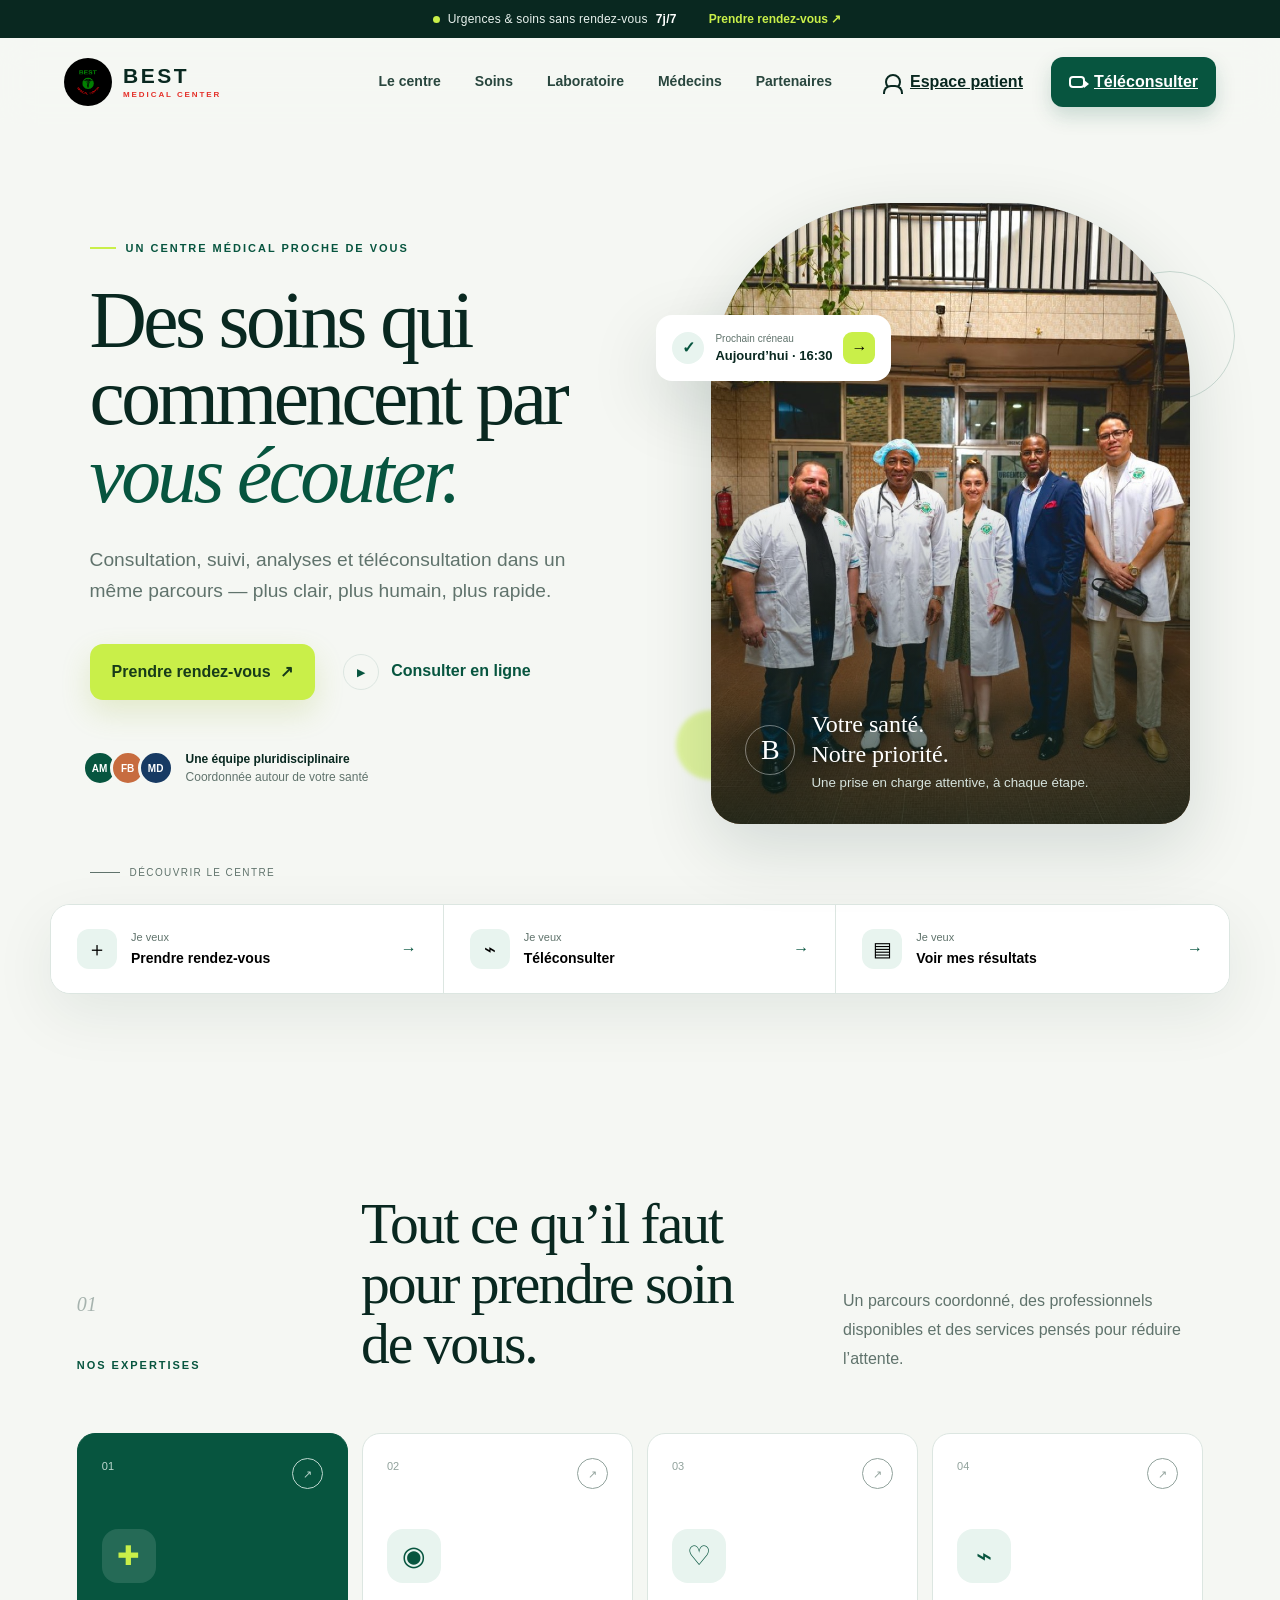
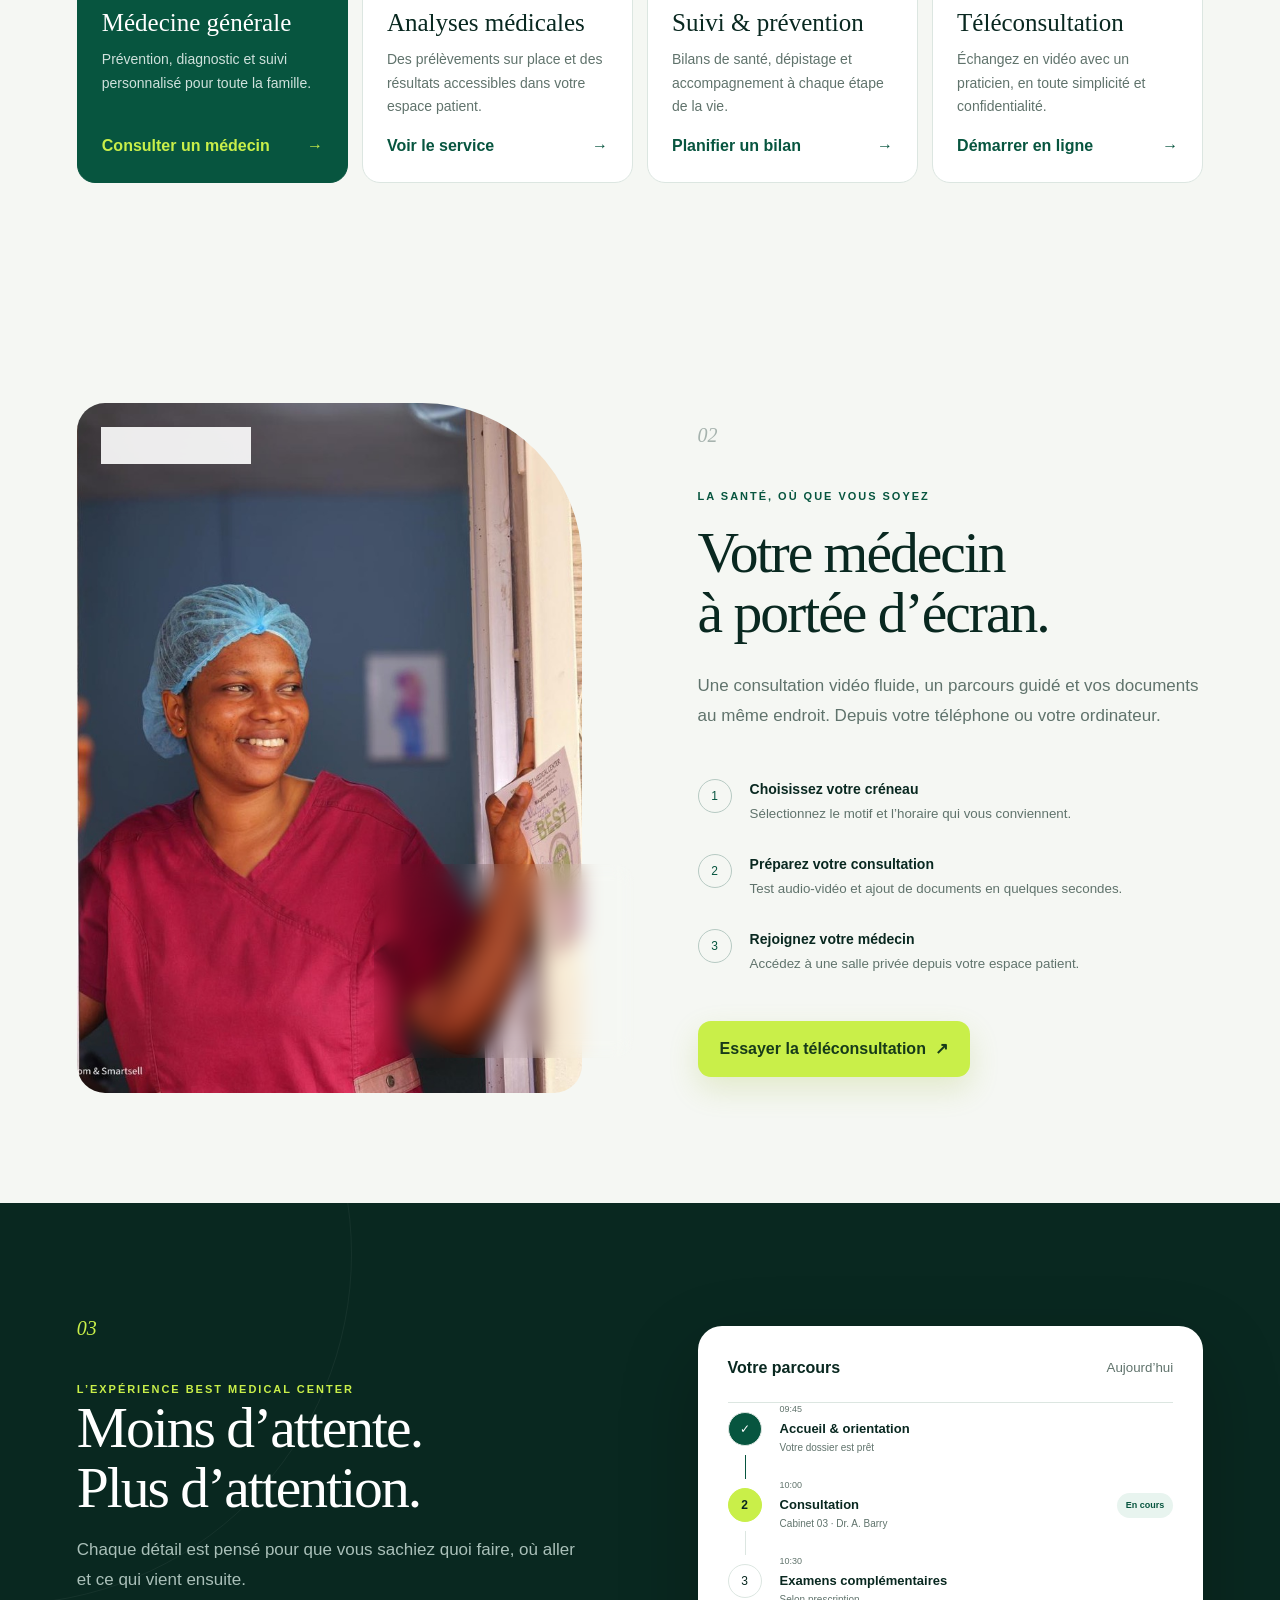
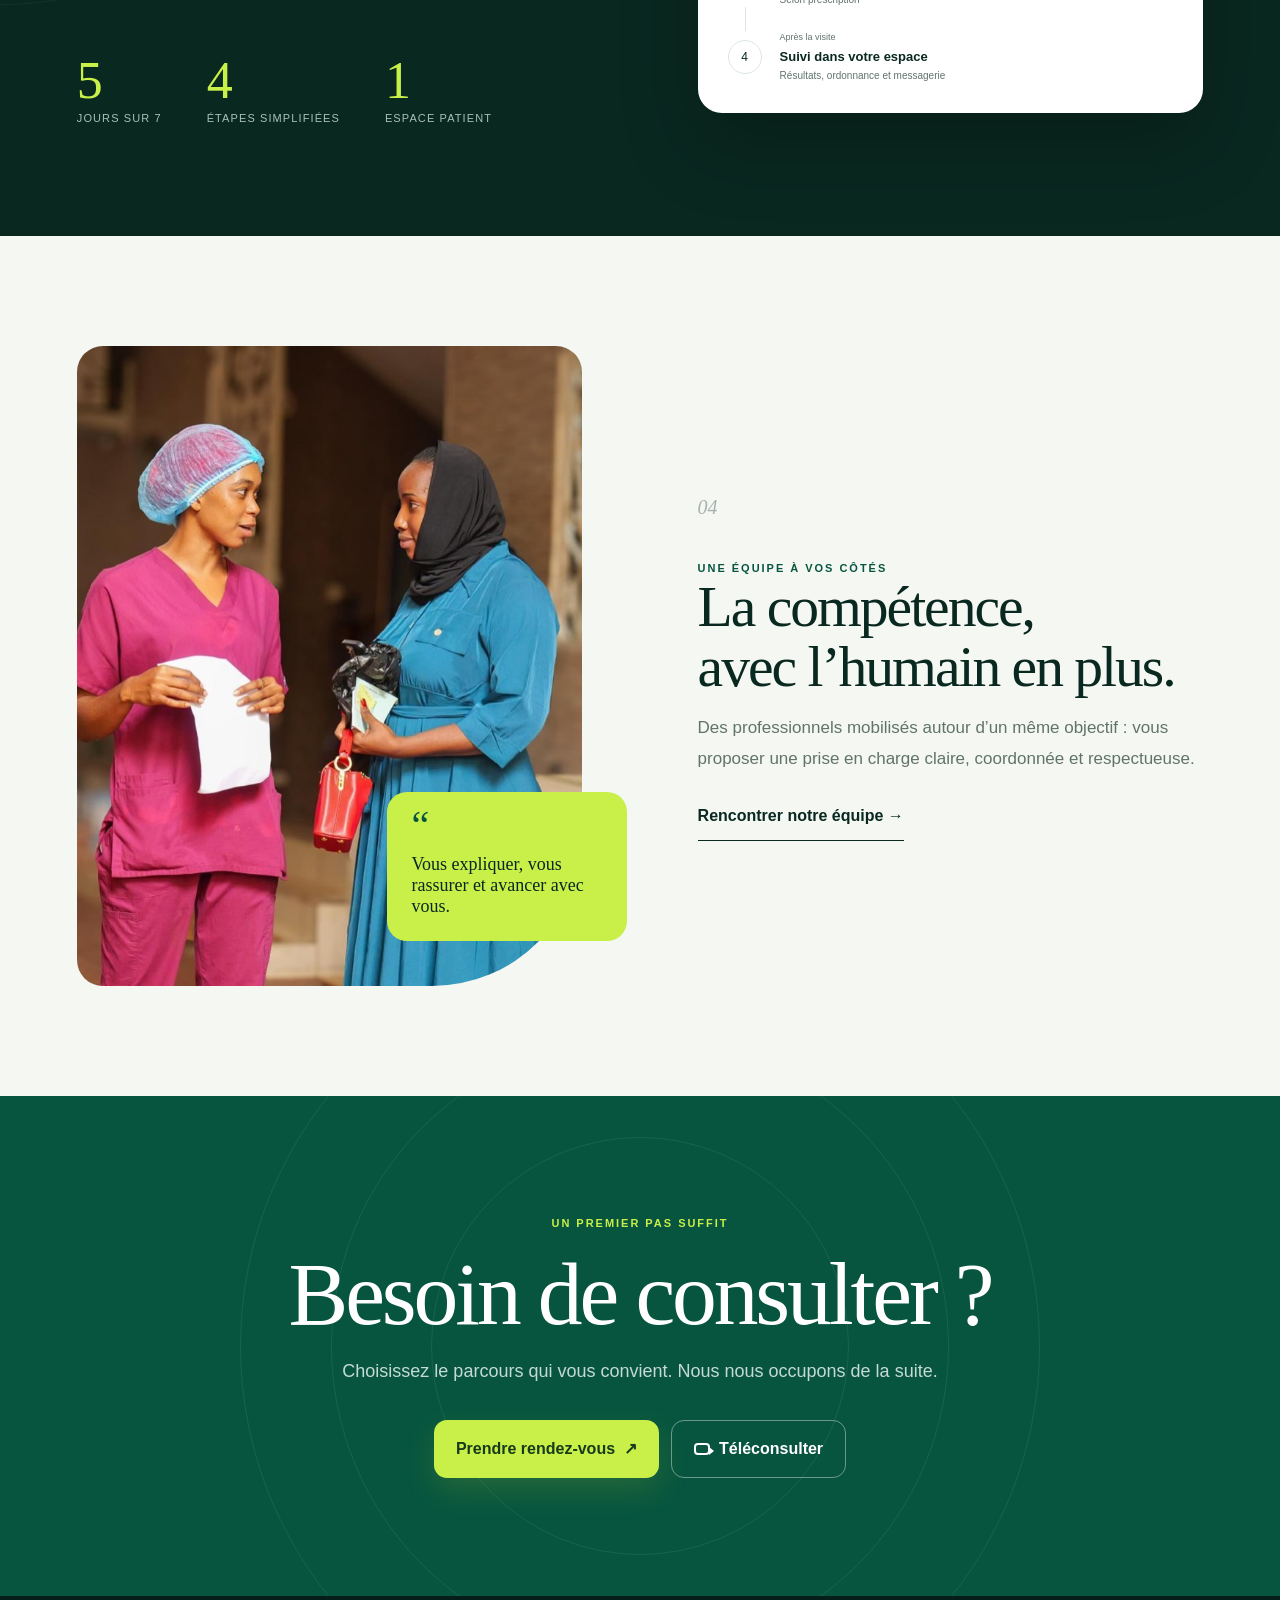
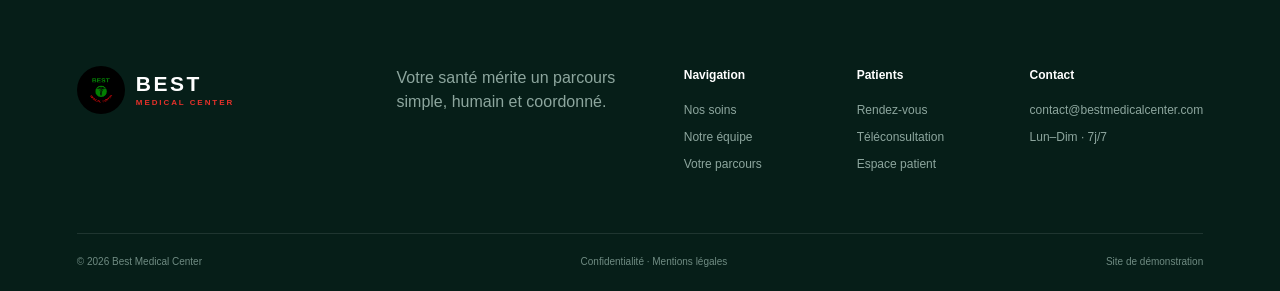
==== index.html @ 88416f6d "Publish complete Best Medical Center portal" ====
<!doctype html>
<html lang="fr">
<head>
  <meta charset="utf-8">
  <meta name="viewport" content="width=device-width,initial-scale=1">
  <meta name="theme-color" content="#07553f">
  <meta name="description" content="Best Medical Center — consultations, analyses médicales et téléconsultation, avec un parcours de soins simple et humain.">
  <title>Best Medical Center — Votre santé, simplement</title>
  <link rel="icon" type="image/svg+xml" href="data:image/svg+xml,%3Csvg xmlns='http://www.w3.org/2000/svg' viewBox='0 0 64 64'%3E%3Crect width='64' height='64' rx='18' fill='%2307553f'/%3E%3Cpath d='M17 16h18c9 0 14 4 14 11 0 4-2 7-6 9 5 2 7 5 7 10 0 8-6 12-16 12H17V16zm11 9v8h7c3 0 5-1 5-4s-2-4-5-4h-7zm0 16v9h8c3 0 5-2 5-5s-2-4-5-4h-8z' fill='white'/%3E%3C/svg%3E">
  <link rel="stylesheet" href="styles.css">
</head>
<body>
  <a class="skip-link" href="#main">Aller au contenu</a>
  <div class="notice-bar"><span class="pulse-dot"></span> Urgences & soins sans rendez-vous <strong>7j/7</strong><button class="notice-link" data-action="appointment">Prendre rendez-vous <span>↗</span></button></div>

  <header class="site-header" id="header">
    <a class="brand" href="#accueil" aria-label="Best Medical Center, accueil">
      <span class="brand-logo"><img src="logo.png" alt="Logo Best Medical Center" width="56" height="56"></span>
      <span><strong>BEST</strong><small>MEDICAL CENTER</small></span>
    </a>
    <nav class="desktop-nav" aria-label="Navigation principale">
      <a href="centre.html">Le centre</a><a href="services.html">Soins</a><a href="laboratoire.html">Laboratoire</a><a href="medecins.html">Médecins</a><a href="partenaires.html">Partenaires</a>
    </nav>
    <div class="header-actions">
      <a class="btn btn-ghost desktop-only" href="patient.html"><span class="icon-user"></span>Espace patient</a>
      <a class="btn btn-primary" href="teleconsultation.html"><span class="video-icon"></span>Téléconsulter</a>
      <button class="menu-toggle" aria-label="Ouvrir le menu" aria-expanded="false"><i></i><i></i></button>
    </div>
    <div class="mobile-menu" aria-hidden="true">
      <a href="centre.html">Le centre</a><a href="services.html">Soins</a><a href="laboratoire.html">Laboratoire</a><a href="medecins.html">Médecins</a><a href="partenaires.html">Partenaires</a>
      <a class="btn btn-ghost" href="patient.html">Espace patient</a>
    </div>
  </header>

  <main id="main">
    <section class="hero" id="accueil">
      <div class="hero-copy reveal">
        <div class="eyebrow"><span></span> Un centre médical proche de vous</div>
        <h1>Des soins qui commencent par <em>vous écouter.</em></h1>
        <p class="hero-lede">Consultation, suivi, analyses et téléconsultation dans un même parcours — plus clair, plus humain, plus rapide.</p>
        <div class="hero-actions">
          <button class="btn btn-accent btn-large" data-action="appointment">Prendre rendez-vous <span>↗</span></button>
          <button class="text-link" data-action="teleconsult"><span class="play">▶</span> Consulter en ligne</button>
        </div>
        <div class="trust-row">
          <div class="avatars"><span>AM</span><span>FB</span><span>MD</span></div>
          <p><strong>Une équipe pluridisciplinaire</strong><br><span>Coordonnée autour de votre santé</span></p>
        </div>
      </div>
      <div class="hero-visual reveal delay-1">
        <div class="hero-photo-wrap">
          <img src="equipe-medicale.jpg" alt="L’équipe médicale de Best Medical Center" width="810" height="1080">
          <div class="photo-scrim"></div>
          <div class="hero-caption"><span class="caption-mark">B</span><p><strong>Votre santé.<br>Notre priorité.</strong><small>Une prise en charge attentive, à chaque étape.</small></p></div>
        </div>
        <div class="availability-card floating-card">
          <span class="status-icon">✓</span><div><small>Prochain créneau</small><strong>Aujourd’hui · 16:30</strong></div><button data-action="appointment" aria-label="Réserver le prochain créneau">→</button>
        </div>
        <div class="orbit orbit-a"></div><div class="orbit orbit-b"></div>
      </div>
      <div class="scroll-cue"><span></span>Découvrir le centre</div>
    </section>

    <section class="quick-access" aria-label="Accès rapides">
      <button data-action="appointment"><span class="qa-icon">＋</span><span><small>Je veux</small><strong>Prendre rendez-vous</strong></span><b>→</b></button>
      <button data-action="teleconsult"><span class="qa-icon">⌁</span><span><small>Je veux</small><strong>Téléconsulter</strong></span><b>→</b></button>
      <button data-action="dashboard"><span class="qa-icon">▤</span><span><small>Je veux</small><strong>Voir mes résultats</strong></span><b>→</b></button>
    </section>

    <section class="care-section section" id="expertises">
      <div class="section-heading reveal">
        <div><span class="section-index">01</span><p class="kicker">Nos expertises</p></div>
        <h2>Tout ce qu’il faut<br>pour prendre soin de vous.</h2>
        <p>Un parcours coordonné, des professionnels disponibles et des services pensés pour réduire l’attente.</p>
      </div>
      <div class="service-grid">
        <article class="service-card service-featured reveal">
          <div class="service-top"><span>01</span><i>↗</i></div><div class="service-icon">✚</div>
          <h3>Médecine générale</h3><p>Prévention, diagnostic et suivi personnalisé pour toute la famille.</p><button data-action="appointment">Consulter un médecin <span>→</span></button>
        </article>
        <article class="service-card reveal delay-1"><div class="service-top"><span>02</span><i>↗</i></div><div class="service-icon">◉</div><h3>Analyses médicales</h3><p>Des prélèvements sur place et des résultats accessibles dans votre espace patient.</p><button data-action="dashboard">Voir le service <span>→</span></button></article>
        <article class="service-card reveal delay-2"><div class="service-top"><span>03</span><i>↗</i></div><div class="service-icon">♡</div><h3>Suivi & prévention</h3><p>Bilans de santé, dépistage et accompagnement à chaque étape de la vie.</p><button data-action="appointment">Planifier un bilan <span>→</span></button></article>
        <article class="service-card reveal delay-3"><div class="service-top"><span>04</span><i>↗</i></div><div class="service-icon">⌁</div><h3>Téléconsultation</h3><p>Échangez en vidéo avec un praticien, en toute simplicité et confidentialité.</p><button data-action="teleconsult">Démarrer en ligne <span>→</span></button></article>
      </div>
    </section>

    <section class="tele-section section" id="teleconsultation">
      <div class="tele-visual reveal">
        <div class="tele-photo"><img src="accueil-soignante.jpg" alt="Professionnelle de santé de Best Medical Center" loading="lazy"><span class="secure-pill">● Connexion sécurisée</span></div>
        <div class="call-ui">
          <div><span></span><b>Dr. A. Barry</b><small>Médecine générale</small></div>
          <p class="call-time">12:08</p>
          <div class="call-actions"><i>⌁</i><i>◉</i><i class="hangup">×</i></div>
        </div>
      </div>
      <div class="tele-copy reveal delay-1">
        <span class="section-index">02</span><p class="kicker">La santé, où que vous soyez</p>
        <h2>Votre médecin<br>à portée d’écran.</h2>
        <p>Une consultation vidéo fluide, un parcours guidé et vos documents au même endroit. Depuis votre téléphone ou votre ordinateur.</p>
        <ol class="steps">
          <li><span>1</span><div><strong>Choisissez votre créneau</strong><small>Sélectionnez le motif et l’horaire qui vous conviennent.</small></div></li>
          <li><span>2</span><div><strong>Préparez votre consultation</strong><small>Test audio-vidéo et ajout de documents en quelques secondes.</small></div></li>
          <li><span>3</span><div><strong>Rejoignez votre médecin</strong><small>Accédez à une salle privée depuis votre espace patient.</small></div></li>
        </ol>
        <button class="btn btn-accent btn-large" data-action="teleconsult">Essayer la téléconsultation <span>↗</span></button>
      </div>
    </section>

    <section class="experience section" id="parcours">
      <div class="experience-copy reveal">
        <span class="section-index light">03</span><p class="kicker light">L’expérience Best Medical Center</p>
        <h2>Moins d’attente.<br>Plus d’attention.</h2>
        <p>Chaque détail est pensé pour que vous sachiez quoi faire, où aller et ce qui vient ensuite.</p>
        <div class="stats"><div><strong data-count="7">0</strong><span>jours sur 7</span></div><div><strong data-count="4">0</strong><span>étapes simplifiées</span></div><div><strong data-count="1">0</strong><span>espace patient</span></div></div>
      </div>
      <div class="journey-card reveal delay-1">
        <div class="journey-head"><span>Votre parcours</span><small>Aujourd’hui</small></div>
        <div class="journey-item done"><i>✓</i><div><small>09:45</small><strong>Accueil & orientation</strong><p>Votre dossier est prêt</p></div></div>
        <div class="journey-line"></div>
        <div class="journey-item current"><i>2</i><div><small>10:00</small><strong>Consultation</strong><p>Cabinet 03 · Dr. A. Barry</p></div><b>En cours</b></div>
        <div class="journey-line muted"></div>
        <div class="journey-item"><i>3</i><div><small>10:30</small><strong>Examens complémentaires</strong><p>Selon prescription</p></div></div>
        <div class="journey-line muted"></div>
        <div class="journey-item"><i>4</i><div><small>Après la visite</small><strong>Suivi dans votre espace</strong><p>Résultats, ordonnance et messagerie</p></div></div>
      </div>
    </section>

    <section class="team-section section" id="equipe">
      <div class="team-image reveal"><img src="accompagnement-patiente.jpg" alt="Accompagnement d’une patiente par l’équipe soignante" loading="lazy"><div class="quote-card"><span>“</span><p>Vous expliquer, vous rassurer et avancer avec vous.</p></div></div>
      <div class="team-copy reveal delay-1"><span class="section-index">04</span><p class="kicker">Une équipe à vos côtés</p><h2>La compétence,<br>avec l’humain en plus.</h2><p>Des professionnels mobilisés autour d’un même objectif : vous proposer une prise en charge claire, coordonnée et respectueuse.</p><button class="text-link dark" data-action="appointment">Rencontrer notre équipe <span>→</span></button></div>
    </section>

    <section class="cta-section section" id="contact">
      <div class="cta-orb"></div>
      <div class="cta-content reveal"><p class="kicker light">Un premier pas suffit</p><h2>Besoin de consulter ?</h2><p>Choisissez le parcours qui vous convient. Nous nous occupons de la suite.</p><div><button class="btn btn-accent btn-large" data-action="appointment">Prendre rendez-vous <span>↗</span></button><button class="btn btn-outline-light btn-large" data-action="teleconsult"><span class="video-icon"></span>Téléconsulter</button></div></div>
    </section>
  </main>

  <footer>
    <div class="footer-main"><a class="brand footer-brand" href="#accueil"><span class="brand-logo"><img src="logo.png" alt="" width="56" height="56"></span><span><strong>BEST</strong><small>MEDICAL CENTER</small></span></a><p>Votre santé mérite un parcours simple, humain et coordonné.</p><div class="footer-links"><div><strong>Navigation</strong><a href="#expertises">Nos soins</a><a href="#equipe">Notre équipe</a><a href="#parcours">Votre parcours</a></div><div><strong>Patients</strong><button data-action="appointment">Rendez-vous</button><button data-action="teleconsult">Téléconsultation</button><button data-action="dashboard">Espace patient</button></div><div><strong>Contact</strong><a href="mailto:contact@bestmedicalcenter.com">contact@bestmedicalcenter.com</a><span>Lun–Dim · 7j/7</span></div></div></div>
    <div class="footer-bottom"><span>© 2026 Best Medical Center</span><span>Confidentialité · Mentions légales</span><span>Site de démonstration</span></div>
  </footer>

  <div class="modal" id="appointmentModal" role="dialog" aria-modal="true" aria-labelledby="appointmentTitle" hidden>
    <div class="modal-backdrop" data-close></div><div class="modal-panel appointment-panel"><button class="modal-close" data-close aria-label="Fermer">×</button><div class="modal-progress"><span class="active"></span><span></span><span></span></div>
      <div class="booking-step active" data-step="1"><p class="kicker">Prendre rendez-vous</p><h2 id="appointmentTitle">Quel soin recherchez-vous ?</h2><p class="muted">Choisissez un motif pour voir les disponibilités.</p><div class="choice-grid"><button class="choice" data-booking="Médecine générale"><i>✚</i><span><strong>Médecine générale</strong><small>Consultation ou suivi</small></span><b>→</b></button><button class="choice" data-booking="Bilan de santé"><i>♡</i><span><strong>Bilan de santé</strong><small>Prévention personnalisée</small></span><b>→</b></button><button class="choice" data-booking="Analyses médicales"><i>◉</i><span><strong>Analyses médicales</strong><small>Prélèvement au centre</small></span><b>→</b></button><button class="choice" data-booking="Téléconsultation"><i>⌁</i><span><strong>Téléconsultation</strong><small>Consultation vidéo</small></span><b>→</b></button></div></div>
      <div class="booking-step" data-step="2"><button class="back-step">← Retour</button><p class="kicker">Votre créneau</p><h2>Quand êtes-vous disponible ?</h2><div class="date-row"><button class="date active"><small>Aujourd’hui</small><b>28</b><span>Sept.</span></button><button class="date"><small>Demain</small><b>29</b><span>Sept.</span></button><button class="date"><small>Mardi</small><b>30</b><span>Sept.</span></button><button class="date"><small>Mercredi</small><b>01</b><span>Oct.</span></button></div><h3>Créneaux disponibles</h3><div class="time-grid"><button>09:30</button><button>10:15</button><button>11:45</button><button>14:00</button><button>15:30</button><button>16:30</button></div><button class="btn btn-primary btn-full confirm-time" disabled>Continuer</button></div>
      <div class="booking-step" data-step="3"><div class="success-mark">✓</div><p class="kicker">Rendez-vous réservé</p><h2>C’est noté !</h2><p class="muted booking-summary"></p><div class="confirmation-card"><span>Un rappel sera envoyé avant votre rendez-vous.</span><b>✓</b></div><button class="btn btn-primary btn-full" data-close>Terminer</button></div>
    </div>
  </div>

  <div class="modal" id="dashboardModal" role="dialog" aria-modal="true" aria-labelledby="dashboardTitle" hidden>
    <div class="dashboard-shell">
      <aside class="dash-sidebar"><div class="dash-brand"><img src="logo.png" alt="Best Medical Center"><strong>BEST</strong></div><nav><button class="active" data-dash="overview">⌂ <span>Vue d’ensemble</span></button><button data-dash="appointments">▣ <span>Rendez-vous</span></button><button data-dash="documents">▤ <span>Mes documents</span><b>3</b></button><button data-dash="messages">◌ <span>Messagerie</span><b>1</b></button></nav><div class="dash-help"><span>?</span><strong>Besoin d’aide ?</strong><small>Notre équipe vous répond.</small><button>Nous contacter</button></div><button class="dash-logout" data-close>← Quitter la démo</button></aside>
      <section class="dash-main"><header class="dash-header"><button class="dash-menu" aria-label="Menu">☰</button><div><p>Bonjour, Mariama</p><small>Dimanche 28 septembre 2026</small></div><div class="dash-user"><button aria-label="Notifications">♢<i></i></button><span>MK</span><div><strong>Mariama K.</strong><small>Patiente</small></div><button class="modal-close dash-close" data-close aria-label="Fermer">×</button></div></header>
        <div class="dash-content" id="dashboardContent"><div class="dash-title"><div><p class="kicker">Mon espace santé</p><h2 id="dashboardTitle">Vue d’ensemble</h2></div><button class="btn btn-primary" data-action="appointment">＋ Nouveau rendez-vous</button></div>
          <div class="dash-grid"><article class="next-card"><div class="card-heading"><span>Prochain rendez-vous</span><button>•••</button></div><div class="doctor-row"><div class="doctor-avatar">AB</div><div><h3>Dr. A. Barry</h3><p>Médecine générale</p></div><span class="tag-video">⌁ Vidéo</span></div><div class="appt-details"><div><small>Date</small><strong>Demain, 29 sept.</strong></div><div><small>Heure</small><strong>10:30 · 30 min</strong></div></div><button class="btn btn-accent btn-full" data-action="teleconsult">Rejoindre la consultation <span>→</span></button><small class="available-note"><i></i> La salle ouvre 10 minutes avant</small></article>
            <article class="health-card"><div class="card-heading"><span>Mon suivi</span><button>Voir le détail</button></div><div class="health-score"><div><svg viewBox="0 0 100 100"><circle cx="50" cy="50" r="42"></circle><circle class="progress" cx="50" cy="50" r="42"></circle></svg><strong>82<small>%</small></strong></div><p><strong>Votre suivi est à jour</strong><small>Prochain contrôle conseillé dans 3 mois.</small></p></div><div class="mini-metrics"><div><span>♡</span><p><small>Tension</small><strong>12/8</strong></p></div><div><span>⌁</span><p><small>Dernier bilan</small><strong>18 sept.</strong></p></div></div></article>
            <article class="activity-card"><div class="card-heading"><span>Activité récente</span><button>Tout voir</button></div><ul><li><i class="green">▤</i><div><strong>Résultats disponibles</strong><p>Bilan sanguin · 3 documents</p></div><small>Hier</small></li><li><i class="blue">✓</i><div><strong>Rendez-vous confirmé</strong><p>Dr. A. Barry · Téléconsultation</p></div><small>26 sept.</small></li><li><i class="orange">✚</i><div><strong>Ordonnance ajoutée</strong><p>Consultation générale</p></div><small>18 sept.</small></li></ul></article>
          </div>
        </div>
      </section>
    </div>
  </div>

  <div class="modal" id="teleModal" role="dialog" aria-modal="true" aria-labelledby="teleTitle" hidden>
    <div class="modal-backdrop" data-close></div><div class="modal-panel tele-panel"><button class="modal-close" data-close aria-label="Fermer">×</button>
      <div class="preflight active" data-tele-step="preflight"><p class="kicker">Téléconsultation sécurisée</p><h2 id="teleTitle">Vérifions votre équipement.</h2><p class="muted">Cette démo simule la connexion. Aucun flux audio ou vidéo n’est enregistré.</p><div class="video-preview"><video autoplay muted playsinline></video><div class="camera-placeholder"><span>MK</span><p>Caméra désactivée</p></div><div class="preview-controls"><button data-device="mic" class="active" aria-label="Microphone">◉</button><button data-device="camera" aria-label="Caméra">▣</button></div></div><div class="device-checks"><div><span class="check good">✓</span><p><strong>Connexion internet</strong><small>Stable · excellente qualité</small></p></div><div><span class="check good">✓</span><p><strong>Microphone</strong><small>Prêt</small></p></div><div><span class="check pending">•</span><p><strong>Caméra</strong><small>Optionnelle</small></p></div></div><button class="btn btn-accent btn-full join-call">Rejoindre la salle d’attente <span>→</span></button><p class="privacy">🔒 Échange chiffré · Vos données restent confidentielles</p></div>
      <div class="call-room" data-tele-step="room"><div class="call-stage"><div class="remote-video"><div class="doctor-placeholder"><span>AB</span><h3>Dr. A. Barry</h3><p>Connexion du médecin…</p></div><div class="connection-status"><i></i> Connecté · HD</div><div class="call-duration">00:00</div></div><div class="local-video"><span>MK</span><small>Vous</small></div></div><div class="room-bar"><div><strong>Téléconsultation</strong><small>Salle privée · Démo</small></div><div class="room-controls"><button class="active" data-device="mic">◉<span>Micro</span></button><button data-device="camera">▣<span>Caméra</span></button><button>▤<span>Documents</span></button><button>◌<span>Message</span></button><button class="end-call">×<span>Quitter</span></button></div><button class="room-info">ⓘ</button></div></div>
      <div class="call-ended" data-tele-step="ended"><div class="success-mark">✓</div><p class="kicker">Téléconsultation terminée</p><h2>Merci, Mariama.</h2><p class="muted">Le compte rendu et l’ordonnance seront disponibles dans votre espace patient.</p><div class="rating"><span>Comment s’est passée la consultation ?</span><div><button>★</button><button>★</button><button>★</button><button>★</button><button>★</button></div></div><button class="btn btn-primary btn-full" data-close>Retour à l’accueil</button></div>
    </div>
  </div>

  <div class="toast" role="status" aria-live="polite"></div>
  <script src="app.js"></script>
</body>
</html>
---- styles.css ----
:root{--ink:#092820;--green:#07553f;--green-2:#0a6a4e;--mint:#e8f4ef;--lime:#c9ef49;--cream:#f5f7f3;--white:#fff;--muted:#60736c;--line:#dce6e1;--shadow:0 24px 70px rgba(5,45,34,.14);--radius:24px;--ease:cubic-bezier(.2,.8,.2,1)}*{box-sizing:border-box}html{scroll-behavior:smooth}body{margin:0;color:var(--ink);background:var(--cream);font-family:Inter,ui-sans-serif,-apple-system,BlinkMacSystemFont,"Segoe UI",sans-serif;line-height:1.5;overflow-x:hidden}button,a{font:inherit}button{cursor:pointer}img{display:block;max-width:100%}.skip-link{position:fixed;left:12px;top:-50px;z-index:200;background:#fff;color:var(--green);padding:12px 18px;border-radius:8px}.skip-link:focus{top:12px}.notice-bar{height:38px;background:var(--ink);color:#e9f2ee;display:flex;align-items:center;justify-content:center;gap:8px;font-size:12px;letter-spacing:.02em}.notice-bar strong{color:#fff}.notice-link{border:0;background:none;color:var(--lime);margin-left:18px;font-weight:700}.pulse-dot{width:7px;height:7px;border-radius:50%;background:var(--lime);box-shadow:0 0 0 0 rgba(201,239,73,.6);animation:pulse 2s infinite}@keyframes pulse{70%{box-shadow:0 0 0 8px rgba(201,239,73,0)}100%{box-shadow:0 0 0 0 rgba(201,239,73,0)}}.site-header{height:88px;padding:0 clamp(22px,5vw,76px);display:flex;align-items:center;justify-content:space-between;background:rgba(245,247,243,.88);backdrop-filter:blur(16px);position:sticky;top:0;z-index:60;border-bottom:1px solid transparent;transition:.3s}.site-header.scrolled{height:76px;border-color:var(--line);box-shadow:0 8px 30px rgba(9,40,32,.06)}.brand{display:flex;align-items:center;gap:11px;color:var(--ink);text-decoration:none;line-height:1}.brand-logo{display:grid;place-items:center;width:48px;height:48px;border-radius:50%;overflow:hidden;background:#000;flex:none}.brand-logo img{width:100%;height:100%;object-fit:contain}.brand strong{display:block;font-size:21px;letter-spacing:.12em}.brand small{display:block;font-size:8px;letter-spacing:.24em;color:#e5312a;font-weight:800;margin-top:5px}.desktop-nav{display:flex;gap:34px;margin-left:auto;margin-right:35px}.desktop-nav a{font-size:14px;color:#29463e;text-decoration:none;font-weight:600;position:relative}.desktop-nav a:after{content:"";height:2px;position:absolute;left:0;right:100%;bottom:-8px;background:var(--green);transition:.25s}.desktop-nav a:hover:after{right:0}.header-actions{display:flex;align-items:center;gap:10px}.btn{border:0;border-radius:12px;padding:13px 18px;font-weight:750;display:inline-flex;align-items:center;justify-content:center;gap:9px;transition:transform .2s var(--ease),box-shadow .2s,background .2s}.btn:hover{transform:translateY(-2px)}.btn-primary{color:#fff;background:var(--green);box-shadow:0 9px 20px rgba(7,85,63,.18)}.btn-primary:hover{background:#064735}.btn-ghost{color:var(--ink);background:transparent}.btn-accent{background:var(--lime);color:#173b19;box-shadow:0 12px 30px rgba(149,180,38,.2)}.btn-accent:hover{background:#d7fa59;box-shadow:0 16px 36px rgba(149,180,38,.3)}.btn-large{padding:16px 22px;border-radius:13px}.btn-full{width:100%}.video-icon{width:16px;height:12px;border:2px solid currentColor;border-radius:4px;display:inline-block;position:relative}.video-icon:after{content:"";position:absolute;right:-6px;top:2px;border:4px solid transparent;border-right:0;border-left:5px solid currentColor}.icon-user{width:16px;height:16px;border:2px solid currentColor;border-radius:50%;position:relative}.icon-user:after{content:"";position:absolute;left:-4px;right:-4px;height:7px;bottom:-6px;border:2px solid currentColor;border-bottom:0;border-radius:8px 8px 0 0;background:var(--cream)}.menu-toggle{display:none;border:0;background:none;padding:10px}.menu-toggle i{width:22px;height:2px;background:var(--ink);display:block;margin:5px}.mobile-menu{display:none}.hero{min-height:calc(100vh - 126px);max-width:1480px;margin:auto;padding:clamp(48px,6vw,92px) clamp(24px,7vw,104px) 80px;display:grid;grid-template-columns:1fr .9fr;align-items:center;gap:7vw;position:relative}.hero-copy{z-index:2}.eyebrow,.kicker{text-transform:uppercase;letter-spacing:.18em;font-size:11px;font-weight:800;color:var(--green)}.eyebrow{display:flex;align-items:center;gap:10px}.eyebrow span{width:26px;height:2px;background:var(--lime)}h1{font-family:Georgia,"Times New Roman",serif;font-size:clamp(50px,6.2vw,91px);line-height:.98;letter-spacing:-.045em;margin:25px 0 30px;font-weight:500;max-width:740px}h1 em{font-weight:400;color:var(--green)}.hero-lede{font-size:clamp(17px,1.5vw,21px);line-height:1.6;color:var(--muted);max-width:600px}.hero-actions{display:flex;align-items:center;gap:24px;margin-top:38px}.text-link{border:0;background:none;color:var(--green);font-weight:800;padding:10px 4px}.text-link .play{width:36px;height:36px;border:1px solid var(--line);border-radius:50%;display:inline-grid;place-items:center;margin-right:8px;font-size:10px}.trust-row{display:flex;align-items:center;margin-top:50px}.avatars{display:flex}.avatars span{width:36px;height:36px;border-radius:50%;display:grid;place-items:center;color:#fff;font-size:10px;font-weight:800;border:3px solid var(--cream);margin-left:-8px;background:var(--green)}.avatars span:nth-child(2){background:#c76c3f}.avatars span:nth-child(3){background:#173a63}.trust-row p{margin:0 0 0 12px;font-size:12px}.trust-row p span{color:var(--muted)}.hero-visual{height:min(69vh,720px);min-height:560px;position:relative}.hero-photo-wrap{height:100%;overflow:hidden;border-radius:180px 180px 30px 30px;position:relative;background:#dbe8e1;box-shadow:var(--shadow)}.hero-photo-wrap img{width:100%;height:100%;object-fit:cover;object-position:50% 44%;transition:transform 1.1s var(--ease)}.hero-photo-wrap:hover img{transform:scale(1.03)}.photo-scrim{position:absolute;inset:45% 0 0;background:linear-gradient(transparent,rgba(3,27,21,.76))}.hero-caption{position:absolute;left:34px;right:34px;bottom:32px;color:#fff;display:flex;gap:16px;align-items:center}.caption-mark{width:50px;height:50px;border:1px solid rgba(255,255,255,.4);border-radius:50%;display:grid;place-items:center;font-family:Georgia;font-size:28px}.hero-caption p{margin:0;line-height:1.25}.hero-caption strong{font-family:Georgia;font-size:24px;font-weight:500}.hero-caption small{display:block;margin-top:6px;color:#d6e3dd}.floating-card{position:absolute;left:-55px;top:18%;background:#fff;padding:16px;border-radius:16px;display:flex;align-items:center;gap:11px;box-shadow:var(--shadow);z-index:4}.status-icon{width:32px;height:32px;border-radius:50%;display:grid;place-items:center;background:var(--mint);color:var(--green);font-weight:900}.floating-card div{display:flex;flex-direction:column}.floating-card small{font-size:10px;color:var(--muted)}.floating-card strong{font-size:13px}.floating-card button{width:32px;height:32px;border:0;background:var(--lime);border-radius:9px}.orbit{position:absolute;border:1px solid rgba(7,85,63,.18);border-radius:50%;z-index:-1}.orbit-a{width:130px;height:130px;right:-45px;top:11%}.orbit-b{width:70px;height:70px;left:-35px;bottom:7%;background:var(--lime);border:0;opacity:.5;filter:blur(2px)}.scroll-cue{position:absolute;bottom:24px;left:7vw;font-size:10px;text-transform:uppercase;letter-spacing:.14em;color:var(--muted);display:flex;align-items:center;gap:10px}.scroll-cue span{width:30px;height:1px;background:var(--muted)}.quick-access{max-width:1180px;margin:0 auto 90px;display:grid;grid-template-columns:repeat(3,1fr);background:#fff;border:1px solid var(--line);border-radius:20px;box-shadow:0 20px 60px rgba(6,47,36,.08);overflow:hidden}.quick-access button{border:0;background:#fff;padding:24px 26px;display:flex;align-items:center;text-align:left;gap:14px;border-right:1px solid var(--line);transition:.25s}.quick-access button:last-child{border:0}.quick-access button:hover{background:var(--mint)}.qa-icon{width:40px;height:40px;border-radius:12px;background:var(--mint);display:grid;place-items:center;font-size:20px}.quick-access small,.quick-access strong{display:block}.quick-access small{font-size:11px;color:var(--muted)}.quick-access strong{font-size:14px;margin-top:2px}.quick-access b{margin-left:auto;color:var(--green)}.section{padding:110px max(6vw,24px)}.care-section{max-width:1480px;margin:auto}.section-heading{display:grid;grid-template-columns:.65fr 1.2fr 1fr;gap:50px;align-items:end;margin-bottom:60px}.section-index{display:block;font-family:Georgia;font-style:italic;color:#a6b3ae;font-size:20px;margin-bottom:38px}.kicker{margin:0}.section-heading h2,.tele-copy h2,.experience h2,.team-copy h2,.cta-content h2{font:500 clamp(40px,4.5vw,68px)/1.04 Georgia,serif;letter-spacing:-.035em;margin:0}.section-heading>p{color:var(--muted);max-width:390px;line-height:1.8;margin:0}.service-grid{display:grid;grid-template-columns:repeat(4,1fr);gap:14px}.service-card{min-height:350px;background:#fff;border:1px solid var(--line);border-radius:18px;padding:24px;display:flex;flex-direction:column;transition:.35s var(--ease)}.service-card:hover{transform:translateY(-8px);box-shadow:var(--shadow);border-color:transparent}.service-featured{background:var(--green);color:#fff;border-color:var(--green)}.service-top{display:flex;justify-content:space-between;font-size:11px;color:#91a29c}.service-top i{width:31px;height:31px;border:1px solid currentColor;border-radius:50%;display:grid;place-items:center;font-style:normal}.service-featured .service-top{color:#bdd7cf}.service-icon{margin-top:40px;font-size:27px;width:54px;height:54px;border-radius:16px;background:var(--mint);color:var(--green);display:grid;place-items:center}.service-featured .service-icon{background:rgba(255,255,255,.12);color:var(--lime)}.service-card h3{font:500 25px/1.2 Georgia,serif;margin:25px 0 10px}.service-card p{font-size:14px;line-height:1.65;color:var(--muted);margin:0}.service-featured p{color:#cfe1dc}.service-card button{border:0;background:none;color:var(--green);font-weight:800;text-align:left;padding:0;margin-top:auto;display:flex;justify-content:space-between}.service-featured button{color:var(--lime)}.tele-section{display:grid;grid-template-columns:1fr 1fr;gap:9vw;align-items:center;max-width:1480px;margin:auto}.tele-visual{height:690px;position:relative}.tele-photo{height:100%;border-radius:28px 160px 28px 28px;overflow:hidden;position:relative}.tele-photo img{height:100%;width:100%;object-fit:cover}.secure-pill{position:absolute;top:24px;left:24px;background:rgba(255,255,255,.9);backdrop-filter:blur(10px);border-radius:30px;padding:10px 15px;color:var(--green);font-size:11px;font-weight:800}.secure-pill:first-letter{color:#28a877}.call-ui{position:absolute;right:-52px;bottom:36px;width:260px;background:rgba(9,40,32,.94);color:#fff;border-radius:18px;padding:20px;box-shadow:var(--shadow);backdrop-filter:blur(10px)}.call-ui>div:first-child{display:grid;grid-template-columns:32px 1fr}.call-ui>div:first-child span{width:32px;height:32px;border-radius:50%;background:var(--lime);grid-row:span 2}.call-ui b,.call-ui small{margin-left:10px}.call-ui b{font-size:13px}.call-ui small{font-size:10px;color:#bbccc6}.call-time{text-align:center;font:32px Georgia;margin:24px 0 18px}.call-actions{display:flex;justify-content:center;gap:10px}.call-actions i{width:40px;height:40px;border-radius:50%;background:rgba(255,255,255,.1);display:grid;place-items:center;font-style:normal}.call-actions .hangup{background:#e64646}.tele-copy{max-width:570px}.tele-copy .kicker{margin-bottom:18px}.tele-copy>p:not(.kicker){color:var(--muted);font-size:17px;line-height:1.8;margin:28px 0}.steps{list-style:none;padding:0;margin:32px 0}.steps li{display:flex;gap:18px;padding:15px 0}.steps li>span{width:34px;height:34px;border:1px solid #b7cac3;border-radius:50%;display:grid;place-items:center;color:var(--green);font-size:12px;flex:none}.steps strong,.steps small{display:block}.steps strong{font-size:14px}.steps small{color:var(--muted);margin-top:4px}.experience{background:var(--ink);color:#fff;display:grid;grid-template-columns:1fr 1fr;gap:9vw;align-items:center;overflow:hidden;position:relative}.experience:before{content:"";position:absolute;width:700px;height:700px;border:1px solid rgba(255,255,255,.05);border-radius:50%;left:-350px;top:-300px}.section-index.light,.kicker.light{color:var(--lime)}.experience-copy{max-width:570px;margin-left:auto}.experience-copy>p:not(.kicker){color:#aac0b9;font-size:17px;line-height:1.8}.stats{display:flex;gap:45px;margin-top:55px}.stats div{display:flex;flex-direction:column}.stats strong{font:52px Georgia;color:var(--lime)}.stats span{font-size:11px;color:#aac0b9;text-transform:uppercase;letter-spacing:.1em}.journey-card{max-width:510px;background:#fff;color:var(--ink);border-radius:24px;padding:30px;box-shadow:0 30px 80px rgba(0,0,0,.24)}.journey-head,.card-heading{display:flex;justify-content:space-between;align-items:center}.journey-head{padding-bottom:22px;border-bottom:1px solid var(--line);font-weight:800}.journey-head small{color:var(--muted);font-weight:500}.journey-item{display:grid;grid-template-columns:38px 1fr auto;gap:14px;align-items:center}.journey-item i{width:34px;height:34px;border:1px solid var(--line);border-radius:50%;display:grid;place-items:center;font-style:normal;font-size:12px}.journey-item.done i{background:var(--green);color:#fff}.journey-item.current i{background:var(--lime);border-color:var(--lime);font-weight:800}.journey-item small,.journey-item strong,.journey-item p{display:block;margin:0}.journey-item small{font-size:9px;color:var(--muted)}.journey-item strong{font-size:13px;margin:2px 0}.journey-item p{font-size:10px;color:var(--muted)}.journey-item b{background:var(--mint);color:var(--green);font-size:9px;padding:6px 9px;border-radius:20px}.journey-line{height:24px;border-left:1px solid var(--green);margin-left:17px}.journey-line.muted{border-color:var(--line)}.team-section{display:grid;grid-template-columns:1fr 1fr;gap:9vw;align-items:center;max-width:1480px;margin:auto}.team-image{height:640px;position:relative}.team-image>img{height:100%;width:100%;object-fit:cover;border-radius:26px 26px 150px 26px}.quote-card{position:absolute;right:-45px;bottom:45px;background:var(--lime);width:240px;padding:24px;border-radius:20px}.quote-card span{font:40px Georgia;line-height:.5;color:var(--green)}.quote-card p{font:18px Georgia;margin:8px 0 0}.team-copy{max-width:570px}.team-copy>p:not(.kicker){color:var(--muted);font-size:17px;line-height:1.8}.text-link.dark{color:var(--ink);border-bottom:1px solid var(--ink);padding:12px 0}.cta-section{background:var(--green);color:#fff;text-align:center;position:relative;overflow:hidden;min-height:500px;display:grid;place-items:center}.cta-content{position:relative;z-index:2}.cta-content h2{font-size:clamp(52px,7vw,100px);margin:15px 0}.cta-content>p:not(.kicker){color:#c4dad3;font-size:18px}.cta-content>div{display:flex;justify-content:center;gap:12px;margin-top:35px}.btn-outline-light{background:transparent;color:#fff;border:1px solid rgba(255,255,255,.4)}.cta-orb{position:absolute;width:800px;height:800px;border:1px solid rgba(255,255,255,.08);border-radius:50%;top:-150px}.cta-orb:before,.cta-orb:after{content:"";position:absolute;border:1px solid rgba(255,255,255,.08);border-radius:50%;inset:90px}.cta-orb:after{inset:190px}footer{background:#061e18;color:#d2e0dc;padding:70px max(6vw,24px) 22px}.footer-main{max-width:1350px;margin:auto;display:grid;grid-template-columns:.8fr .7fr 1.6fr;gap:60px}.footer-brand{color:#fff;align-self:start}.footer-main>p{color:#8da69e;margin:0}.footer-links{display:grid;grid-template-columns:repeat(3,1fr);gap:30px}.footer-links div{display:flex;flex-direction:column;gap:9px}.footer-links strong{color:#fff;font-size:12px;margin-bottom:8px}.footer-links a,.footer-links button,.footer-links span{color:#8da69e;text-decoration:none;font-size:12px;border:0;background:none;text-align:left;padding:0}.footer-bottom{max-width:1350px;margin:60px auto 0;border-top:1px solid rgba(255,255,255,.1);padding-top:20px;display:flex;justify-content:space-between;color:#6f8b82;font-size:10px}.reveal{opacity:0;transform:translateY(28px);transition:.8s var(--ease)}.reveal.visible{opacity:1;transform:none}.delay-1{transition-delay:.12s}.delay-2{transition-delay:.2s}.delay-3{transition-delay:.28s}
/* dialogs */.modal[hidden]{display:none}.modal{position:fixed;inset:0;z-index:100;display:grid;place-items:center}.modal-backdrop{position:absolute;inset:0;background:rgba(2,20,15,.7);backdrop-filter:blur(8px);animation:fade .25s}.modal-panel{position:relative;background:#fff;border-radius:24px;box-shadow:0 40px 100px rgba(0,0,0,.28);width:min(92vw,620px);max-height:92vh;overflow:auto;padding:42px;animation:pop .35s var(--ease)}@keyframes fade{from{opacity:0}}@keyframes pop{from{opacity:0;transform:translateY(20px) scale(.98)}}.modal-close{position:absolute;right:18px;top:16px;width:36px;height:36px;border:0;border-radius:50%;background:#edf2ef;font-size:22px;color:var(--ink)}.modal-panel h2{font:500 38px Georgia;margin:8px 0}.muted{color:var(--muted)}.modal-progress{display:flex;gap:6px;margin-bottom:32px}.modal-progress span{height:3px;flex:1;background:#e8eeeb;border-radius:3px}.modal-progress span.active{background:var(--green)}.booking-step{display:none}.booking-step.active{display:block}.choice-grid{display:grid;grid-template-columns:1fr 1fr;gap:10px;margin-top:28px}.choice{border:1px solid var(--line);border-radius:14px;background:#fff;padding:18px;display:grid;grid-template-columns:42px 1fr auto;align-items:center;text-align:left;gap:12px;transition:.2s}.choice:hover{border-color:var(--green);background:var(--mint)}.choice i{width:42px;height:42px;border-radius:12px;background:var(--mint);color:var(--green);display:grid;place-items:center;font-style:normal}.choice strong,.choice small{display:block}.choice small{color:var(--muted);font-size:10px;margin-top:2px}.back-step{border:0;background:none;padding:0;color:var(--green);font-weight:800;margin-bottom:25px}.date-row{display:flex;gap:8px;margin:25px 0}.date{flex:1;border:1px solid var(--line);border-radius:13px;padding:11px 5px;background:#fff}.date>*{display:block}.date small{font-size:9px;color:var(--muted)}.date b{font-size:20px;margin:4px}.date span{font-size:9px}.date.active{background:var(--green);color:#fff;border-color:var(--green)}.date.active small{color:#bcd0c9}.booking-step h3{font-size:13px}.time-grid{display:grid;grid-template-columns:repeat(3,1fr);gap:8px;margin:12px 0 25px}.time-grid button{padding:12px;border:1px solid var(--line);border-radius:10px;background:#fff;color:var(--green);font-weight:700}.time-grid button.active{background:var(--mint);border-color:var(--green)}button:disabled{opacity:.45;cursor:not-allowed}.success-mark{width:70px;height:70px;border-radius:50%;background:var(--mint);color:var(--green);font-size:30px;display:grid;place-items:center;margin:15px auto 25px}.booking-step[data-step="3"]{text-align:center}.confirmation-card{background:var(--cream);border-radius:12px;padding:16px;margin:24px 0;display:flex;justify-content:space-between;text-align:left;font-size:12px}.confirmation-card b{color:var(--green)}body.modal-open{overflow:hidden}
/* dashboard */#dashboardModal{background:#edf3f0;padding:2.5vh}.dashboard-shell{width:min(1500px,95vw);height:95vh;background:#f7faf8;border-radius:24px;display:grid;grid-template-columns:230px 1fr;overflow:hidden;box-shadow:var(--shadow);animation:pop .35s var(--ease)}.dash-sidebar{background:var(--ink);color:#fff;padding:24px 18px;display:flex;flex-direction:column}.dash-brand{display:flex;align-items:center;gap:10px;margin:0 8px 35px}.dash-brand img{width:38px;height:38px;object-fit:contain;border-radius:50%;background:#000}.dash-brand strong{letter-spacing:.15em}.dash-sidebar nav{display:flex;flex-direction:column;gap:5px}.dash-sidebar nav button{border:0;background:transparent;color:#9fb5ae;padding:12px 14px;border-radius:10px;display:flex;gap:12px;text-align:left}.dash-sidebar nav button.active{background:rgba(255,255,255,.1);color:#fff}.dash-sidebar nav button b{margin-left:auto;background:var(--lime);color:var(--ink);border-radius:9px;font-size:9px;min-width:18px;padding:2px}.dash-help{margin-top:auto;background:rgba(255,255,255,.06);padding:16px;border-radius:13px;display:flex;flex-direction:column}.dash-help>span{width:28px;height:28px;border-radius:50%;background:var(--lime);color:var(--ink);display:grid;place-items:center;font-weight:900}.dash-help strong{font-size:12px;margin-top:12px}.dash-help small{font-size:10px;color:#8fa69f}.dash-help button{border:0;background:none;color:var(--lime);font-size:10px;text-align:left;padding:10px 0 0}.dash-logout{border:0;background:none;color:#8fa69f;text-align:left;padding:18px 12px 0;font-size:11px}.dash-main{overflow:auto}.dash-header{height:78px;background:#fff;border-bottom:1px solid var(--line);display:flex;align-items:center;padding:0 30px;justify-content:space-between;position:sticky;top:0;z-index:3}.dash-header p,.dash-header small{margin:0}.dash-header p{font-weight:800}.dash-header small{font-size:10px;color:var(--muted)}.dash-user{display:flex;align-items:center;gap:10px}.dash-user>button:first-child{border:0;background:#f0f4f2;width:36px;height:36px;border-radius:50%;position:relative}.dash-user>button:first-child i{position:absolute;width:6px;height:6px;border-radius:50%;background:#e24a3b;right:7px;top:6px}.dash-user>span{width:38px;height:38px;border-radius:50%;background:var(--green);color:#fff;display:grid;place-items:center;font-size:11px;font-weight:800}.dash-user strong,.dash-user small{display:block}.dash-user strong{font-size:11px}.dash-user small{font-size:9px}.dash-close{position:static}.dash-menu{display:none}.dash-content{padding:32px;max-width:1250px;margin:auto}.dash-title{display:flex;align-items:end;justify-content:space-between;margin-bottom:25px}.dash-title h2{font:500 34px Georgia;margin:3px 0}.dash-grid{display:grid;grid-template-columns:1.1fr .9fr;gap:18px}.dash-grid article{background:#fff;border:1px solid var(--line);border-radius:17px;padding:22px}.card-heading{font-size:12px;font-weight:800}.card-heading button{border:0;background:none;color:var(--muted);font-size:10px}.doctor-row{display:flex;align-items:center;margin:24px 0}.doctor-avatar{width:52px;height:52px;border-radius:15px;background:var(--mint);color:var(--green);display:grid;place-items:center;font-weight:900}.doctor-row>div:nth-child(2){margin-left:12px}.doctor-row h3,.doctor-row p{margin:0}.doctor-row h3{font:19px Georgia}.doctor-row p{font-size:10px;color:var(--muted)}.tag-video{margin-left:auto;background:var(--mint);color:var(--green);padding:6px 10px;border-radius:20px;font-size:9px;font-weight:800}.appt-details{display:grid;grid-template-columns:1fr 1fr;background:var(--cream);border-radius:12px;padding:14px;margin-bottom:15px}.appt-details div+div{border-left:1px solid var(--line);padding-left:18px}.appt-details small,.appt-details strong{display:block}.appt-details small{font-size:9px;color:var(--muted)}.appt-details strong{font-size:11px;margin-top:3px}.available-note{display:block;text-align:center;color:var(--muted);margin-top:10px;font-size:9px}.available-note i{display:inline-block;width:6px;height:6px;border-radius:50%;background:#29a678;margin-right:5px}.health-score{display:flex;align-items:center;gap:22px;margin:25px 0}.health-score>div{width:110px;height:110px;position:relative;flex:none}.health-score svg{width:100%;height:100%;transform:rotate(-90deg)}.health-score circle{fill:none;stroke:#e5eee9;stroke-width:8}.health-score circle.progress{stroke:var(--green);stroke-dasharray:264;stroke-dashoffset:48;stroke-linecap:round}.health-score>div>strong{position:absolute;inset:0;display:grid;place-items:center;font:30px Georgia}.health-score strong small{font-size:12px}.health-score p strong,.health-score p small{display:block}.health-score p small{font-size:10px;color:var(--muted);margin-top:5px}.mini-metrics{display:grid;grid-template-columns:1fr 1fr;border-top:1px solid var(--line);padding-top:18px}.mini-metrics>div{display:flex;gap:9px}.mini-metrics>div+div{border-left:1px solid var(--line);padding-left:15px}.mini-metrics span{color:var(--green)}.mini-metrics small,.mini-metrics strong{display:block}.mini-metrics small{font-size:8px;color:var(--muted)}.mini-metrics strong{font-size:11px}.activity-card{grid-column:span 2}.activity-card ul{list-style:none;padding:0;margin:15px 0 0}.activity-card li{display:grid;grid-template-columns:38px 1fr auto;gap:10px;align-items:center;padding:12px 0;border-top:1px solid var(--line)}.activity-card i{width:34px;height:34px;border-radius:10px;display:grid;place-items:center;font-style:normal}.activity-card i.green{background:var(--mint);color:var(--green)}.activity-card i.blue{background:#e8f0fb;color:#336eb0}.activity-card i.orange{background:#fff0e7;color:#c3672f}.activity-card strong,.activity-card p{display:block;margin:0}.activity-card strong{font-size:11px}.activity-card p,.activity-card li>small{font-size:9px;color:var(--muted)}
/* teleconsultation */.tele-panel{width:min(94vw,820px);padding:38px}.preflight:not(.active),.call-room:not(.active),.call-ended:not(.active){display:none}.video-preview{height:270px;background:#0a251e;border-radius:16px;position:relative;overflow:hidden;margin:24px 0}.video-preview video{width:100%;height:100%;object-fit:cover}.camera-placeholder{position:absolute;inset:0;display:grid;place-content:center;text-align:center;color:#fff}.camera-placeholder span{width:80px;height:80px;border-radius:50%;background:#174a3b;display:grid;place-items:center;font-size:24px;margin:auto}.camera-placeholder p{font-size:11px;color:#abc0ba}.preview-controls{position:absolute;bottom:15px;left:0;right:0;display:flex;justify-content:center;gap:8px}.preview-controls button,.room-controls button{border:0;background:#fff;color:var(--ink);width:40px;height:40px;border-radius:50%}.preview-controls button.active{background:var(--lime)}.device-checks{display:grid;grid-template-columns:repeat(3,1fr);gap:8px;margin-bottom:22px}.device-checks>div{background:var(--cream);padding:12px;border-radius:10px;display:flex;gap:8px;align-items:center}.check{width:24px;height:24px;border-radius:50%;display:grid;place-items:center;font-size:10px}.check.good{background:var(--mint);color:var(--green)}.check.pending{background:#f0eee5;color:#8a7a3e}.device-checks strong,.device-checks small{display:block}.device-checks strong{font-size:9px}.device-checks small{font-size:8px;color:var(--muted)}.privacy{text-align:center;color:var(--muted);font-size:9px}.call-room{margin:-38px}.call-stage{height:min(70vh,600px);background:#08271f;position:relative}.remote-video{position:absolute;inset:0;display:grid;place-items:center;color:#fff}.doctor-placeholder{text-align:center}.doctor-placeholder span{width:110px;height:110px;border-radius:50%;background:#1c5b49;display:grid;place-items:center;margin:auto;font-size:34px}.doctor-placeholder h3{font:26px Georgia;margin:15px 0 4px}.doctor-placeholder p{color:#9ab1aa;font-size:12px}.connection-status,.call-duration{position:absolute;top:20px;background:rgba(0,0,0,.35);padding:8px 11px;border-radius:20px;font-size:9px}.connection-status{left:20px}.connection-status i{display:inline-block;width:6px;height:6px;background:#38d68f;border-radius:50%;margin-right:5px}.call-duration{right:20px}.local-video{position:absolute;right:20px;bottom:20px;width:120px;height:150px;border-radius:12px;background:#124a3a;display:grid;place-content:center;color:#fff;text-align:center;border:2px solid rgba(255,255,255,.2)}.local-video span{font-size:20px}.local-video small{position:absolute;bottom:8px;left:8px}.room-bar{height:100px;background:#071e18;color:#fff;display:grid;grid-template-columns:1fr auto 1fr;align-items:center;padding:0 25px}.room-bar>div:first-child strong,.room-bar>div:first-child small{display:block}.room-bar>div:first-child small{color:#8fa49e;font-size:9px}.room-controls{display:flex;gap:10px}.room-controls button{background:rgba(255,255,255,.1);color:#fff;position:relative}.room-controls button span{position:absolute;top:44px;left:50%;transform:translateX(-50%);font-size:7px}.room-controls button.active{background:#fff;color:var(--ink)}.room-controls .end-call{background:#e54848}.room-info{justify-self:end;border:1px solid rgba(255,255,255,.2);background:none;color:#fff;border-radius:50%;width:34px;height:34px}.call-ended{text-align:center;padding:30px 10px}.rating{background:var(--cream);border-radius:13px;padding:18px;margin:25px 0}.rating span{display:block;font-size:11px}.rating button{border:0;background:none;color:#c4cdc9;font-size:25px;padding:5px}.rating button.selected{color:#e4ad22}.toast{position:fixed;left:50%;bottom:24px;transform:translate(-50%,30px);background:var(--ink);color:#fff;padding:13px 18px;border-radius:12px;z-index:200;font-size:12px;opacity:0;pointer-events:none;transition:.3s}.toast.show{opacity:1;transform:translate(-50%,0)}
@media(max-width:1050px){.desktop-nav{display:none}.service-grid{grid-template-columns:1fr 1fr}.hero{gap:40px}.section-heading{grid-template-columns:.5fr 1fr}.section-heading>p{grid-column:2}.footer-main{grid-template-columns:1fr 1fr}.footer-links{grid-column:span 2}.desktop-only{display:none}.menu-toggle{display:block}.mobile-menu.open{display:flex;position:absolute;top:100%;left:18px;right:18px;background:#fff;padding:22px;border-radius:16px;box-shadow:var(--shadow);flex-direction:column;gap:15px}.mobile-menu a{text-decoration:none;color:var(--ink);font-weight:700}.mobile-menu .btn{text-align:left;justify-content:flex-start}.dashboard-shell{grid-template-columns:80px 1fr}.dash-sidebar{padding:20px 12px}.dash-brand strong,.dash-sidebar nav span,.dash-help strong,.dash-help small,.dash-help button,.dash-logout{display:none}.dash-brand{margin:0 auto 35px}.dash-sidebar nav button{justify-content:center}.dash-sidebar nav button b{position:absolute;margin:0 0 20px 20px}.dash-help{padding:10px}.dash-help>span{margin:auto}}
@media(max-width:760px){.notice-bar{justify-content:flex-start;padding:0 16px}.notice-link{margin-left:auto}.site-header{height:72px;padding:0 16px}.brand-logo{width:42px;height:42px}.brand strong{font-size:17px}.header-actions .btn-primary{padding:10px 12px;font-size:11px}.hero{grid-template-columns:1fr;padding:50px 20px 80px}.hero-visual{height:560px;min-height:0}.hero-photo-wrap{border-radius:100px 100px 24px 24px}.floating-card{left:10px;top:12px}.scroll-cue{display:none}.quick-access{margin:0 16px 50px;grid-template-columns:1fr}.quick-access button{border-right:0;border-bottom:1px solid var(--line)}.section{padding:75px 20px}.section-heading{display:block}.section-heading h2{margin:20px 0}.service-grid{grid-template-columns:1fr}.service-card{min-height:310px}.tele-section,.team-section,.experience{grid-template-columns:1fr}.tele-visual,.team-image{height:560px}.call-ui{right:12px}.experience-copy{margin:0}.stats{gap:22px}.stats strong{font-size:40px}.quote-card{right:10px}.cta-content>div{flex-direction:column}.footer-main{grid-template-columns:1fr}.footer-links{grid-column:auto;grid-template-columns:1fr 1fr}.footer-bottom{gap:10px;flex-wrap:wrap}.choice-grid{grid-template-columns:1fr}.modal-panel{padding:30px 20px}.device-checks{grid-template-columns:1fr}.dashboard-shell{width:100vw;height:100vh;border-radius:0;display:block}.dash-sidebar{display:none}.dash-header{padding:0 14px}.dash-header>div:first-of-type{display:none}.dash-menu{display:block;border:0;background:none}.dash-user>div{display:none}.dash-content{padding:18px 14px}.dash-title{align-items:flex-start}.dash-title .btn{font-size:0;padding:12px}.dash-title .btn:first-letter{font-size:16px}.dash-grid{grid-template-columns:1fr}.activity-card{grid-column:auto}.tele-panel{width:100vw;height:100vh;max-height:none;border-radius:0;padding:22px}.video-preview{height:35vh}.call-room{margin:-22px}.call-stage{height:calc(100vh - 90px)}.room-bar{height:90px;grid-template-columns:auto 1fr;padding:0 12px}.room-bar>div:first-child{display:none}.room-controls{justify-content:center}.room-info{display:none}.room-controls button{width:38px;height:38px}.modal-panel h2{font-size:32px}}
@media(prefers-reduced-motion:reduce){*{scroll-behavior:auto!important;animation:none!important;transition:none!important}.reveal{opacity:1;transform:none}}

/* multipage portal */
.inner-page{background:#f7f9f6}.desktop-nav a.active{color:var(--green)}.desktop-nav a.active:after{right:0}.page-hero{max-width:1480px;margin:auto;padding:clamp(60px,8vw,125px) max(6vw,24px);min-height:680px}.split-hero{display:grid;grid-template-columns:1fr .9fr;gap:8vw;align-items:center}.page-hero h1{font-size:clamp(58px,7vw,106px);margin:28px 0}.page-hero>div>p:not(.kicker):not(.eyebrow){max-width:600px;color:var(--muted);font-size:19px;line-height:1.7}.page-hero-image{height:560px;position:relative}.page-hero-image>img{width:100%;height:100%;object-fit:cover;border-radius:220px 220px 30px 30px;box-shadow:var(--shadow)}.image-stat{position:absolute;left:-55px;bottom:42px;background:var(--lime);padding:22px 28px;border-radius:16px;display:flex;flex-direction:column;box-shadow:var(--shadow)}.image-stat strong{font:30px Georgia}.image-stat span{font-size:10px;font-weight:800}.motion-marquee{overflow:hidden;background:var(--lime);padding:15px 0;transform:rotate(-1deg);margin:10px -10px 80px}.motion-marquee div{white-space:nowrap;font-size:12px;font-weight:900;letter-spacing:.25em;animation:marquee 24s linear infinite}@keyframes marquee{to{transform:translateX(-50%)}}.department-grid{display:grid;grid-template-columns:repeat(3,1fr);gap:14px}.department-card{background:#fff;border:1px solid var(--line);border-radius:19px;padding:28px;min-height:390px;display:flex;flex-direction:column;transition:.35s var(--ease);position:relative;overflow:hidden}.department-card:hover{transform:translateY(-7px);box-shadow:var(--shadow)}.department-card>span{font:italic 16px Georgia;color:#9dafaa}.department-card>i{width:52px;height:52px;display:grid;place-items:center;background:var(--mint);color:var(--green);border-radius:15px;font-style:normal;font-size:22px;margin:30px 0 20px}.department-card h3{font:27px Georgia;margin:0}.department-card p{color:var(--muted);font-size:13px}.department-card ul{list-style:none;padding:0;font-size:11px;color:#5a6e67}.department-card li{padding:4px 0}.department-card li:before{content:'✓';color:var(--green);margin-right:8px}.department-card button,.department-card>a{border:0;background:none;color:var(--green);font-weight:800;text-decoration:none;text-align:left;padding:0;margin-top:auto}.department-accent{background:var(--green);color:#fff}.department-accent>i{background:var(--lime)}.department-accent p,.department-accent ul{color:#c5d9d3}.department-accent>a{color:var(--lime)}.pathway{background:#e8f1ed;display:grid;grid-template-columns:1fr 1.2fr;gap:9vw}.pathway-copy{max-width:520px;margin-left:auto}.pathway-copy h2,.lab-team h2,.directory-head h2,.eligibility h2,.partner-cta h2{font:500 clamp(40px,4.4vw,65px)/1.05 Georgia;margin:15px 0 24px}.pathway-copy>p{color:var(--muted);line-height:1.8}.pathway-rail{max-width:650px}.pathway-rail article{display:grid;grid-template-columns:58px 1fr;gap:18px;padding:20px 0;border-top:1px solid #bfcfc9}.pathway-rail b{font:italic 18px Georgia;color:var(--green)}.pathway-rail strong{font-size:16px}.pathway-rail p{margin:4px 0;color:var(--muted);font-size:12px}.compact-footer{background:#061e18;color:#fff;padding:35px max(6vw,24px);display:flex;align-items:center;justify-content:space-between}.compact-footer>div{display:flex;gap:24px}.compact-footer a{color:#8fa69e;text-decoration:none;font-size:11px}.compact-footer>span{color:#718a82;font-size:9px}.service-drawer[hidden]{display:none}.service-drawer{position:fixed;inset:0;z-index:100}.service-drawer>div{position:absolute;inset:0;background:rgba(2,20,15,.65);backdrop-filter:blur(6px)}.service-drawer aside{position:absolute;right:0;top:0;bottom:0;width:min(500px,100%);background:#fff;padding:60px 36px;animation:slideIn .35s var(--ease)}@keyframes slideIn{from{transform:translateX(100%)}}.service-drawer aside>button:first-child{position:absolute;right:25px;top:20px;width:38px;height:38px;border:0;border-radius:50%;font-size:20px}.service-drawer h2{font:40px Georgia}.drawer-service{color:var(--green);font-weight:800}.slot-days,.slot-times{display:grid;grid-template-columns:repeat(3,1fr);gap:8px;margin:25px 0}.slot-days button,.slot-times button{border:1px solid var(--line);background:#fff;border-radius:10px;padding:13px}.slot-days button.active,.slot-times button.active{background:var(--green);color:#fff}.slot-days small{display:block}.slot-times{grid-template-columns:repeat(2,1fr)}
/* laboratory */.lab-status{max-width:1200px;margin:0 auto 40px;background:var(--green);color:#fff;border-radius:19px;display:grid;grid-template-columns:repeat(3,1fr);padding:28px}.lab-status>div{display:grid;grid-template-columns:42px 1fr;padding:0 24px;border-right:1px solid rgba(255,255,255,.15)}.lab-status>div:last-child{border:0}.lab-status i{grid-row:span 2;width:32px;height:32px;border-radius:50%;background:var(--lime);color:var(--ink);display:grid;place-items:center;font-style:normal}.lab-status strong{font-size:13px}.lab-status span{font-size:10px;color:#b7cec7}.lab-catalog{max-width:1480px;margin:auto}.lab-table{background:#fff;border:1px solid var(--line);border-radius:20px;overflow:hidden}.lab-search{padding:18px;position:relative}.lab-search input{width:100%;padding:15px 40px 15px 16px;border:1px solid var(--line);border-radius:11px;font:inherit}.lab-search span{position:absolute;right:35px;top:32px}.lab-row{display:grid;grid-template-columns:1.5fr 1.2fr .8fr .5fr;gap:15px;align-items:center;padding:18px 25px;border-top:1px solid var(--line);font-size:12px}.lab-row>span:first-child{display:flex;align-items:center;gap:12px}.lab-row i{width:38px;height:38px;border-radius:10px;background:var(--mint);color:var(--green);display:grid;place-items:center;font-style:normal;font-weight:800}.lab-row em{background:#eef5f1;color:var(--green);padding:6px 9px;border-radius:20px;font-style:normal;font-size:9px}.lab-row button{border:0;background:none;color:var(--green);font-weight:800}.lab-head{font-size:9px;text-transform:uppercase;letter-spacing:.1em;color:var(--muted);background:#f8faf9}.lab-empty{text-align:center;padding:35px;color:var(--muted)}.lab-team{background:#e7f1ed;display:grid;grid-template-columns:1fr 1fr;align-items:center;gap:8vw}.lab-team-image{height:550px;position:relative}.lab-team-image img{width:100%;height:100%;object-fit:cover;border-radius:24px 130px 24px 24px}.lab-team-image span{position:absolute;bottom:20px;left:20px;background:#fff;padding:12px 16px;border-radius:10px;font-size:10px;font-weight:800}.lab-team>div:last-child{max-width:560px}.lab-team>div:last-child>p:not(.kicker){color:var(--muted);line-height:1.8}
/* doctors */.doctor-hero{display:grid;grid-template-columns:1fr 1fr;align-items:center;gap:7vw}.doctor-hero-collage{height:570px;position:relative}.doctor-hero-collage img:first-child{position:absolute;left:0;top:0;width:56%;height:72%;object-fit:cover;border-radius:140px 20px 20px 20px}.doctor-hero-collage img:nth-child(2){position:absolute;right:0;bottom:0;width:62%;height:64%;object-fit:cover;border:7px solid #f7f9f6;border-radius:20px 20px 120px 20px}.doctor-hero-collage>span{position:absolute;left:15%;bottom:6%;background:var(--lime);padding:17px;border-radius:50%;width:130px;height:130px;display:grid;place-items:center;text-align:center;font:18px Georgia;animation:float 4s ease-in-out infinite}@keyframes float{50%{transform:translateY(-12px)}}.doctors-directory{max-width:1480px;margin:auto}.directory-head{display:flex;justify-content:space-between;align-items:end;margin-bottom:18px}.doctor-filters{display:flex;gap:8px;flex-wrap:wrap}.doctor-filters button,.document-filters button{border:1px solid var(--line);background:#fff;padding:9px 13px;border-radius:20px;font-size:10px}.doctor-filters button.active,.document-filters button.active{background:var(--green);color:#fff;border-color:var(--green)}.demo-note{color:var(--muted);font-size:10px;margin-bottom:30px}.doctor-grid{display:grid;grid-template-columns:1fr 1fr;gap:16px}.doctor-card{background:#fff;border:1px solid var(--line);border-radius:20px;padding:16px;display:grid;grid-template-columns:170px 1fr;gap:24px;transition:.3s}.doctor-card:hover{box-shadow:var(--shadow);transform:translateY(-4px)}.doctor-card[hidden]{display:none}.doctor-portrait{height:230px;border-radius:15px;display:grid;place-items:center;position:relative}.doctor-portrait>span{width:82px;height:82px;border-radius:50%;background:rgba(255,255,255,.7);display:grid;place-items:center;font:27px Georgia}.doctor-portrait i{position:absolute;bottom:10px;left:10px;right:10px;background:rgba(255,255,255,.85);border-radius:8px;padding:8px;font-style:normal;font-size:8px;text-align:center}.portrait-green{background:#bcded2}.portrait-coral{background:#e8c4b4}.portrait-blue{background:#bdd0e5}.portrait-gold{background:#e5d8aa}.doctor-card>div:last-child{padding:14px 10px 10px 0}.doctor-card small{color:var(--green);font-size:9px;text-transform:uppercase;letter-spacing:.12em;font-weight:800}.doctor-card h3{font:26px Georgia;margin:8px 0}.doctor-card p{font-size:12px;color:var(--muted)}.credentials{display:flex;gap:8px;flex-wrap:wrap;margin:17px 0}.credentials span{background:var(--cream);font-size:8px;padding:6px 8px;border-radius:12px}.doctor-card button{border:0;background:none;color:var(--green);font-weight:800;padding:0}.team-values{background:var(--green);color:#fff;padding:70px max(6vw,24px);display:grid;grid-template-columns:repeat(3,1fr);gap:40px}.team-values>div{padding-right:35px;border-right:1px solid rgba(255,255,255,.16)}.team-values span{color:var(--lime);font:italic 18px Georgia}.team-values strong{display:block;font:23px Georgia;margin:16px 0}.team-values p{color:#b8cdc6;font-size:12px}.profile-modal[hidden]{display:none}.profile-modal{position:fixed;inset:0;z-index:100;display:grid;place-items:center}.profile-modal>div{position:absolute;inset:0;background:rgba(2,20,15,.7);backdrop-filter:blur(8px)}.profile-modal article{position:relative;background:#fff;width:min(92vw,560px);padding:42px;border-radius:22px;box-shadow:var(--shadow);animation:pop .3s var(--ease)}.profile-modal article>button:first-child{position:absolute;right:18px;top:18px;border:0;border-radius:50%;width:35px;height:35px}.profile-avatar{width:74px;height:74px;border-radius:20px;background:var(--mint);display:grid;place-items:center;color:var(--green);font:25px Georgia}.profile-modal h2{font:38px Georgia;margin:10px 0}.profile-path{color:var(--muted)}.timeline{border-left:1px solid var(--line);margin:25px 0 25px 8px}.timeline span{display:block;position:relative;padding:0 0 20px 24px}.timeline i{position:absolute;left:-6px;top:3px;width:11px;height:11px;border-radius:50%;background:var(--lime);border:2px solid var(--green)}.timeline b,.timeline small{display:block}.timeline small{color:var(--muted);font-size:10px}
/* partners */.partner-hero{display:grid;grid-template-columns:1fr 1fr;align-items:center;gap:8vw}.partner-orbit{height:510px;position:relative;border:1px solid #cbd9d4;border-radius:50%;display:grid;place-items:center}.partner-orbit:before{content:'';position:absolute;inset:80px;border:1px dashed #a9bdb6;border-radius:50%;animation:spin 30s linear infinite}@keyframes spin{to{transform:rotate(360deg)}}.partner-orbit>div{width:150px;height:150px;border-radius:50%;background:var(--green);color:#fff;display:grid;place-items:center;font:35px Georgia;box-shadow:0 0 0 25px rgba(7,85,63,.08)}.partner-orbit>span{position:absolute;padding:12px 16px;border-radius:20px;background:#fff;box-shadow:var(--shadow);font-size:11px;font-weight:800}.partner-orbit>span:nth-of-type(1){top:5%;left:44%}.partner-orbit>span:nth-of-type(2){right:-3%;top:47%}.partner-orbit>span:nth-of-type(3){bottom:4%;left:40%}.partner-orbit>span:nth-of-type(4){left:-3%;top:47%}.partner-types{max-width:1480px;margin:auto}.partner-logo-grid{display:grid;grid-template-columns:repeat(3,1fr);border:1px solid var(--line);border-radius:20px;overflow:hidden}.partner-logo-grid>div{background:#fff;padding:38px;border-right:1px solid var(--line);border-bottom:1px solid var(--line);min-height:150px;display:flex;flex-direction:column;justify-content:center}.partner-logo-grid b{font:24px Georgia;color:var(--green)}.partner-logo-grid span{font-size:9px;color:var(--muted);margin-top:8px}.eligibility{background:var(--ink);color:#fff;display:grid;grid-template-columns:1fr 1fr;gap:8vw}.eligibility-copy{max-width:530px;margin-left:auto}.eligibility-copy>p:not(.kicker){color:#aac0b9}.eligibility-copy ul{list-style:none;padding:0;color:#c5d6d0;font-size:12px;line-height:2}.coverage-card{background:#fff;color:var(--ink);padding:30px;border-radius:20px;max-width:530px}.coverage-card label{display:block;font-size:10px;font-weight:800;margin-bottom:15px}.coverage-card select{display:block;width:100%;margin-top:6px;border:1px solid var(--line);border-radius:10px;padding:13px;background:#fff}.coverage-result{margin-top:18px;padding:15px;background:var(--mint);border-radius:12px;display:flex;gap:12px}.coverage-result[hidden]{display:none}.coverage-result>span{width:30px;height:30px;border-radius:50%;background:var(--green);color:#fff;display:grid;place-items:center}.coverage-result strong{font-size:11px}.coverage-result p{font-size:9px;color:var(--muted);margin:4px 0}.partner-cta{padding:70px max(6vw,24px);background:var(--green);color:#fff;display:flex;align-items:center;justify-content:space-between}.partner-cta h2{margin:12px 0;font-size:45px}
/* full patient portal */.patient-page{background:#eef3f0}.patient-shell{min-height:100vh;display:grid;grid-template-columns:245px 1fr}.patient-sidebar{position:sticky;top:0;height:100vh;background:var(--ink);color:#fff;padding:25px 18px;display:flex;flex-direction:column}.patient-sidebar .dash-brand{color:#fff;text-decoration:none;margin:0 8px 34px}.patient-sidebar nav{display:flex;flex-direction:column;gap:5px}.patient-sidebar nav button{border:0;background:transparent;color:#9fb5ae;padding:12px 14px;border-radius:10px;display:flex;gap:12px;text-align:left}.patient-sidebar nav button.active{background:rgba(255,255,255,.1);color:#fff}.patient-sidebar nav b{margin-left:auto;background:var(--lime);color:var(--ink);border-radius:10px;padding:2px 6px;font-size:8px}.patient-sidebar .dash-help{margin-top:auto}.patient-sidebar .dash-logout{color:#8fa69f;text-decoration:none}.patient-main{min-width:0}.patient-header{height:78px;background:#fff;border-bottom:1px solid var(--line);display:flex;align-items:center;padding:0 30px;justify-content:space-between;position:sticky;top:0;z-index:10}.patient-header p,.patient-header small{margin:0}.patient-header p{font-weight:800}.patient-header small{font-size:10px;color:var(--muted)}.patient-menu{display:none}.patient-content{padding:35px;max-width:1250px;margin:auto}.patient-content h1{font:500 37px Georgia;margin:4px 0}.view-panel:not(.active){display:none}.health-alert{display:flex;align-items:center;gap:12px;background:#dff2e9;border:1px solid #c4e4d6;border-radius:14px;padding:14px 18px;margin-bottom:18px}.health-alert>span{width:36px;height:36px;border-radius:50%;background:#fff;display:grid;place-items:center;color:var(--green)}.health-alert strong,.health-alert p{margin:0;display:block}.health-alert p{font-size:10px;color:var(--muted)}.health-alert button{margin-left:auto;border:0;background:none;color:var(--green);font-weight:800;font-size:10px}.appointment-timeline{display:grid;gap:14px}.appointment-timeline>article{background:#fff;border:1px solid var(--line);border-radius:17px;padding:22px;display:grid;grid-template-columns:90px 1fr;gap:20px}.appointment-timeline>article.upcoming{border-left:4px solid var(--lime)}.date-block{border-right:1px solid var(--line);text-align:center;display:flex;flex-direction:column}.date-block small{color:var(--green);font-weight:800}.date-block strong{font:35px Georgia}.date-block span{font-size:10px;color:var(--muted)}.appointment-timeline h3{font:25px Georgia;margin:8px 0}.appointment-timeline p{color:var(--muted);font-size:11px}.appointment-timeline article button{border:0;background:none;color:var(--green);font-size:10px;font-weight:800}.document-layout{display:grid;grid-template-columns:380px 1fr;gap:18px;min-height:680px}.document-list,.document-preview{background:#fff;border:1px solid var(--line);border-radius:17px;padding:18px}.document-filters{display:flex;gap:6px;margin-bottom:14px}.document-list>article{display:grid;grid-template-columns:52px 1fr auto;gap:12px;align-items:center;padding:14px 8px;border-top:1px solid var(--line);cursor:pointer;border-radius:10px}.document-list>article.selected{background:var(--mint)}.doc-thumb{width:48px;height:60px;background:#fff0eb;border:1px solid #edd7d0;padding:7px;border-radius:5px}.doc-thumb.green{background:#eaf5ef}.doc-thumb.blue{background:#eaf1f8}.doc-thumb span{font-size:7px;color:#c95039;font-weight:900}.doc-thumb i{display:block;height:2px;background:#c5d0cb;margin-top:7px}.document-list article small,.document-list article strong,.document-list article span{display:block}.document-list article small{font-size:8px;color:var(--green)}.document-list article strong{font-size:11px}.document-list article span{font-size:8px;color:var(--muted)}.preview-toolbar{display:flex;justify-content:space-between;font-size:10px;font-weight:800}.preview-toolbar button{border:0;background:#edf2ef;width:30px;height:30px;border-radius:8px}.paper{background:#fff;box-shadow:0 10px 35px rgba(0,0,0,.08);margin:20px auto;padding:40px;width:min(100%,600px);min-height:700px}.paper header{display:flex;align-items:center;gap:10px}.paper header img{width:40px;height:40px;object-fit:contain;background:#000;border-radius:50%}.paper header strong,.paper header span{display:block}.paper header span{font-size:7px;color:#d7352e;letter-spacing:.15em}.paper-id{font-size:7px;color:var(--muted);margin-top:35px}.paper h2{font:28px Georgia;border-bottom:2px solid var(--green);padding-bottom:10px}.paper-patient{display:grid;grid-template-columns:1fr 1fr;background:#f3f6f4;padding:12px;margin:20px 0}.paper-patient small,.paper-patient b{display:block;font-size:8px}.paper table{width:100%;border-collapse:collapse;font-size:9px}.paper th,.paper td{padding:10px;border-bottom:1px solid var(--line);text-align:left}.paper-note{margin-top:40px;background:#fff4dd;color:#8c6a22;padding:12px;font-size:7px}.prescription-grid{display:grid;grid-template-columns:1fr 1fr;gap:15px}.prescription-grid article{background:#fff;border:1px solid var(--line);border-radius:18px;padding:25px}.prescription-grid article>div:first-child{display:flex;justify-content:space-between}.prescription-grid article>div>span{background:var(--mint);color:var(--green);padding:5px 8px;border-radius:12px;font-size:8px}.prescription-grid h3{font:25px Georgia}.prescription-grid p{color:var(--muted);font-size:10px}.prescription-grid ul{list-style:none;padding:0}.prescription-grid li{display:flex;justify-content:space-between;padding:12px 0;border-top:1px solid var(--line);font-size:10px}.prescription-grid button{border:0;background:none;color:var(--green);font-weight:800}.muted-card{opacity:.65}.medical-disclaimer{font-size:9px;color:var(--muted)}.message-layout{display:grid;grid-template-columns:330px 1fr;background:#fff;border:1px solid var(--line);border-radius:17px;overflow:hidden;min-height:600px}.message-layout>aside{border-right:1px solid var(--line);padding:10px}.message-layout>aside button{width:100%;border:0;background:#fff;display:grid;grid-template-columns:40px 1fr auto;gap:9px;text-align:left;padding:12px;border-radius:10px}.message-layout>aside button.active{background:var(--mint)}.message-layout>aside button>span,.conversation header>span{width:38px;height:38px;border-radius:50%;display:grid;place-items:center;background:var(--green);color:#fff;font-size:10px}.message-layout strong,.message-layout p{margin:0}.message-layout p,.message-layout small{font-size:8px;color:var(--muted)}.conversation{display:flex;flex-direction:column}.conversation header{display:flex;gap:10px;padding:16px;border-bottom:1px solid var(--line)}.conversation header small{display:block}.conversation header i{display:inline-block;width:5px;height:5px;background:#2aaf76;border-radius:50%}.messages{padding:25px;display:flex;flex-direction:column;gap:12px}.messages p{max-width:70%;padding:13px;border-radius:12px;font-size:10px}.messages p small{display:block;margin-top:5px}.received{background:#f0f4f2}.sent{background:var(--green);color:#fff!important;align-self:end}.sent small{color:#b8d0c8!important}.conversation form{margin-top:auto;border-top:1px solid var(--line);padding:15px;display:flex;gap:8px}.conversation input{flex:1;border:1px solid var(--line);border-radius:10px;padding:12px}.conversation form button{border:0;background:var(--green);color:#fff;border-radius:10px;padding:0 15px}
/* advanced teleconsultation */.tele-page{background:var(--ink);color:#fff}.tele-header{height:82px;display:flex;align-items:center;justify-content:space-between;padding:0 max(4vw,20px);border-bottom:1px solid rgba(255,255,255,.1)}.tele-header .brand{color:#fff}.tele-header>div{display:flex;align-items:center;gap:22px}.tele-header a{color:#b7ccc5;text-decoration:none;font-size:11px}.secure-label{color:var(--lime);font-size:9px}.tele-exit{width:34px;height:34px;border:1px solid rgba(255,255,255,.15);border-radius:50%;display:grid;place-items:center;font-size:20px!important}.tele-main{min-height:calc(100vh - 82px)}.tele-intro{max-width:1400px;margin:auto;padding:70px max(5vw,25px);display:grid;grid-template-columns:.75fr 1.25fr;align-items:center;gap:8vw}.tele-intro h1{font-size:clamp(55px,6vw,90px);margin:20px 0}.tele-intro>div:first-child>p:last-child{color:#9bb1aa;max-width:550px}.care-mode-grid{display:grid;grid-template-columns:1fr 1fr;gap:14px}.care-mode-grid button{min-height:420px;background:#123a30;border:1px solid rgba(255,255,255,.1);border-radius:22px;color:#fff;text-align:left;padding:28px;display:flex;flex-direction:column;transition:.35s}.care-mode-grid button:hover{background:#17493b;transform:translateY(-7px)}.mode-icon{width:60px;height:60px;border-radius:18px;background:var(--lime);color:var(--ink);display:grid;place-items:center;font-size:23px;margin-bottom:auto}.mode-icon.urgent{background:#ff846f}.care-mode-grid small,.care-mode-grid strong,.care-mode-grid p,.care-mode-grid b{display:block}.care-mode-grid small{color:#9eb4ad;font-size:9px;text-transform:uppercase}.care-mode-grid strong{font:28px Georgia;margin:8px 0}.care-mode-grid p{color:#adc1bb;font-size:12px;line-height:1.7}.care-mode-grid b{margin-top:25px;color:var(--lime);font-size:11px}.tele-flow{background:#f2f6f4;color:var(--ink);min-height:calc(100vh - 82px);padding:30px max(5vw,25px)}.flow-progress{max-width:1250px;margin:0 auto 30px;display:grid;grid-template-columns:120px 1fr 120px;align-items:center}.flow-progress>button{border:0;background:none;color:var(--green);text-align:left}.flow-progress>div{display:flex;gap:6px}.flow-progress span{height:3px;background:#d7e1dd;flex:1;border-radius:3px}.flow-progress span.active{background:var(--green)}.flow-progress small{text-align:right}.urgent-flow{max-width:1100px;margin:auto;display:grid;grid-template-columns:.75fr 1.25fr;gap:7vw}.urgent-flow aside h2,.triage-result h2,.scheduled-flow h2,.preflight-copy h2,.room-side h2,.consult-ended h2{font:500 42px Georgia;margin:12px 0}.urgent-flow aside>p:not(.kicker){color:var(--muted)}.urgent-warning{display:flex;gap:12px;background:#fff0ed;border:1px solid #ffd3ca;padding:15px;border-radius:12px;margin-top:28px}.urgent-warning>b{width:28px;height:28px;border-radius:50%;background:#e75a45;color:#fff;display:grid;place-items:center}.urgent-warning span{font-size:10px}.urgent-warning strong{display:block}.urgent-flow form{background:#fff;padding:28px;border-radius:20px;border:1px solid var(--line)}.urgent-flow fieldset{border:0;padding:0;margin:0 0 22px}.urgent-flow legend,.field-label{font-size:11px;font-weight:800;margin-bottom:10px}.chip-group{display:flex;gap:8px}.chip-group input,.symptom-grid input{position:absolute;opacity:0}.chip-group span{display:block;border:1px solid var(--line);padding:9px 12px;border-radius:20px;font-size:10px}.chip-group input:checked+span{background:var(--green);color:#fff}.symptom-grid{display:grid;grid-template-columns:repeat(3,1fr);gap:8px}.symptom-grid span{height:75px;border:1px solid var(--line);border-radius:11px;display:grid;place-items:center;font-size:18px}.symptom-grid b{display:block;font-size:9px}.symptom-grid input:checked+span{border-color:var(--green);background:var(--mint)}.field-label{display:block;margin:15px 0}.field-label select,.field-label textarea{display:block;width:100%;border:1px solid var(--line);border-radius:10px;padding:12px;margin-top:6px;font:inherit}.triage-result,.consult-ended{max-width:800px;margin:80px auto;text-align:center}.triage-orb{width:90px;height:90px;background:var(--lime);border-radius:50%;display:grid;place-items:center;font-size:32px;margin:auto}.triage-result>p:not(.kicker){color:var(--muted)}.triage-summary{display:grid;grid-template-columns:repeat(3,1fr);background:#fff;border-radius:14px;padding:20px;margin:30px 0}.triage-summary span{border-right:1px solid var(--line)}.triage-summary span:last-child{border:0}.triage-summary small,.triage-summary strong{display:block}.triage-summary small{font-size:8px;color:var(--muted)}.triage-summary strong{font-size:11px}.triage-result>a{display:block;color:var(--green);font-size:10px;margin-top:20px}.scheduled-flow{max-width:720px;margin:80px auto;background:#fff;border-radius:22px;padding:36px;text-align:center}.scheduled-doctor{display:flex;align-items:center;text-align:left;background:var(--cream);padding:16px;border-radius:13px;margin:25px 0}.scheduled-doctor>span{width:50px;height:50px;border-radius:14px;background:var(--mint);display:grid;place-items:center;color:var(--green);font-weight:800}.scheduled-doctor>div{margin-left:12px}.scheduled-doctor strong,.scheduled-doctor small{display:block}.scheduled-doctor b{margin-left:auto;font-size:10px}.preflight-page{max-width:1050px;margin:auto;display:grid;grid-template-columns:1.3fr .7fr;gap:30px;align-items:center}.preflight-page .video-preview{height:540px}.device-checks.vertical{grid-template-columns:1fr}.consult-room{max-width:1300px;margin:auto;display:grid;grid-template-columns:1fr 330px;background:#fff;border-radius:20px;overflow:hidden;min-height:690px}.room-video{background:#08271f;position:relative;display:grid;place-items:center;color:#fff}.room-side{display:flex;flex-direction:column;padding:25px}.brief-recap{background:var(--cream);padding:15px;border-radius:11px;margin:20px 0}.brief-recap strong,.brief-recap span{display:block;font-size:9px}.brief-recap p{font:17px Georgia}.room-side>div>button{border:1px dashed #b9c9c3;background:#fff;width:100%;padding:12px;border-radius:10px;color:var(--green)}.room-side .room-controls{margin-top:auto;display:flex;justify-content:center;gap:9px}.room-side .room-controls button{background:#edf2ef;color:var(--ink)}.room-side .room-controls .end-consult{background:#e74d4d;color:#fff}.consult-ended>div:last-child{display:flex;justify-content:center;gap:20px;align-items:center}.consult-ended .text-link{font-size:11px}
@media(max-width:900px){.split-hero,.doctor-hero,.partner-hero,.pathway,.lab-team,.eligibility,.tele-intro,.urgent-flow,.preflight-page{grid-template-columns:1fr}.department-grid,.partner-logo-grid{grid-template-columns:1fr 1fr}.page-hero-image{height:500px}.doctor-grid{grid-template-columns:1fr}.patient-shell{grid-template-columns:80px 1fr}.patient-sidebar{padding:20px 10px}.patient-sidebar .dash-brand strong,.patient-sidebar nav span,.patient-sidebar .dash-help strong,.patient-sidebar .dash-help small,.patient-sidebar .dash-help button,.patient-sidebar .dash-logout{display:none}.patient-sidebar nav button{justify-content:center}.document-layout{grid-template-columns:1fr}.document-preview{min-height:500px}.care-mode-grid{max-width:750px}.tele-intro{padding-top:45px}.consult-room{grid-template-columns:1fr;min-height:760px}.room-side{min-height:230px}.room-video{min-height:500px}}
@media(max-width:650px){.page-hero{padding:55px 20px}.page-hero h1{font-size:55px}.page-hero-image{height:430px}.image-stat{left:10px}.department-grid,.partner-logo-grid,.team-values{grid-template-columns:1fr}.lab-status{margin:0 15px;grid-template-columns:1fr;gap:15px}.lab-status>div{border-right:0;border-bottom:1px solid rgba(255,255,255,.12);padding-bottom:15px}.lab-row{grid-template-columns:1fr auto}.lab-row>span:nth-child(2),.lab-row>span:nth-child(3),.lab-head{display:none}.directory-head{display:block}.doctor-card{grid-template-columns:1fr}.doctor-portrait{height:210px}.partner-orbit{height:380px}.compact-footer{flex-direction:column;gap:25px}.patient-shell{display:block}.patient-sidebar{position:fixed;bottom:0;top:auto;width:100%;height:68px;z-index:30;padding:7px;background:var(--ink)}.patient-sidebar .dash-brand,.patient-sidebar .dash-help,.patient-sidebar .dash-logout{display:none}.patient-sidebar nav{flex-direction:row;justify-content:space-around}.patient-sidebar nav button{flex-direction:column;gap:0;font-size:16px;padding:6px}.patient-sidebar nav button span{display:block;font-size:7px}.patient-sidebar nav b{display:none}.patient-main{padding-bottom:70px}.patient-header{padding:0 14px}.patient-header>div:first-of-type{display:none}.patient-menu{display:block;border:0;background:none}.patient-content{padding:22px 14px}.dash-title{display:block}.dash-title .btn{margin-top:12px}.prescription-grid{grid-template-columns:1fr}.message-layout{grid-template-columns:1fr}.message-layout>aside{display:none}.paper{padding:22px;min-height:600px}.appointment-timeline>article{grid-template-columns:65px 1fr}.care-mode-grid{grid-template-columns:1fr}.care-mode-grid button{min-height:300px}.tele-header .secure-label,.tele-header>div>a:not(.tele-exit){display:none}.flow-progress{grid-template-columns:80px 1fr 80px}.symptom-grid{grid-template-columns:1fr 1fr}.triage-summary{grid-template-columns:1fr;gap:12px}.triage-summary span{border-right:0}.preflight-page .video-preview{height:370px}.consult-room{min-height:680px}.room-video{min-height:430px}.tele-flow{padding:20px 14px}}
[hidden]{display:none!important}
/* centre */.centre-hero{display:grid;grid-template-columns:1fr 1fr;gap:8vw;align-items:center}.centre-mosaic{height:590px;position:relative}.centre-mosaic img:first-child{position:absolute;inset:0 18% 18% 0;width:82%;height:82%;object-fit:cover;border-radius:180px 25px 25px 25px}.centre-mosaic img:nth-child(2){position:absolute;right:0;bottom:0;width:55%;height:48%;object-fit:cover;border:7px solid #f7f9f6;border-radius:20px 20px 100px 20px}.centre-mosaic>div{position:absolute;right:3%;top:5%;width:155px;height:155px;border-radius:50%;background:var(--lime);display:grid;place-content:center;text-align:center;animation:float 4s ease-in-out infinite}.centre-mosaic strong,.centre-mosaic span{display:block}.centre-mosaic strong{font:19px Georgia}.centre-mosaic span{font-size:9px}.centre-manifesto{background:var(--green);color:#fff;text-align:center;padding:100px 20px}.centre-manifesto p{font:italic clamp(35px,5vw,70px)/1.2 Georgia;margin:0}.centre-manifesto span{display:block;color:var(--lime);font-size:10px;text-transform:uppercase;letter-spacing:.18em;margin-top:25px}.centre-tour{max-width:1480px;margin:auto}.tour-grid{display:grid;grid-template-columns:repeat(3,1fr);gap:15px}.tour-grid article{background:#fff;border:1px solid var(--line);padding:14px;border-radius:18px}.tour-grid img{height:250px;width:100%;object-fit:cover;border-radius:12px}.tour-grid b{position:absolute;margin:15px;background:var(--lime);width:34px;height:34px;border-radius:50%;display:grid;place-items:center;font-size:10px}.tour-grid h3{font:25px Georgia;margin:20px 10px 8px}.tour-grid p{font-size:11px;color:var(--muted);margin:0 10px 15px}.centre-quality{background:var(--ink);color:#fff;display:grid;grid-template-columns:1fr 1fr;gap:8vw;align-items:center}.centre-quality>div:first-child{max-width:580px;margin-left:auto}.centre-quality h2,.admission-grid h2{font:500 clamp(40px,4.5vw,68px)/1.05 Georgia;margin:15px 0}.centre-quality>div:first-child>p:not(.kicker){color:#aac0b9}.quality-image{height:530px;position:relative}.quality-image img{width:100%;height:100%;object-fit:cover;border-radius:25px 120px 25px 25px}.quality-image span{position:absolute;bottom:20px;left:20px;background:#fff;color:var(--ink);padding:14px;border-radius:11px}.quality-image b,.quality-image small{display:block}.quality-image small{font-size:9px;color:var(--muted)}.admission-grid{display:grid;grid-template-columns:1.2fr repeat(3,1fr);gap:20px;align-items:start}.admission-grid article{border-top:1px solid #b8c8c2;padding-top:15px}.admission-grid article>span{color:var(--green);font:italic 16px Georgia}.admission-grid article strong{display:block;margin:20px 0 5px}.admission-grid article p{font-size:10px;color:var(--muted)}.admission-grid>a{grid-column:2/5;justify-self:start}@media(max-width:900px){.centre-hero,.centre-quality{grid-template-columns:1fr}.admission-grid{grid-template-columns:1fr 1fr}.admission-grid>a{grid-column:auto}.tour-grid{grid-template-columns:1fr 1fr}}@media(max-width:650px){.centre-mosaic{height:450px}.tour-grid,.admission-grid{grid-template-columns:1fr}.centre-manifesto{padding:70px 20px}}
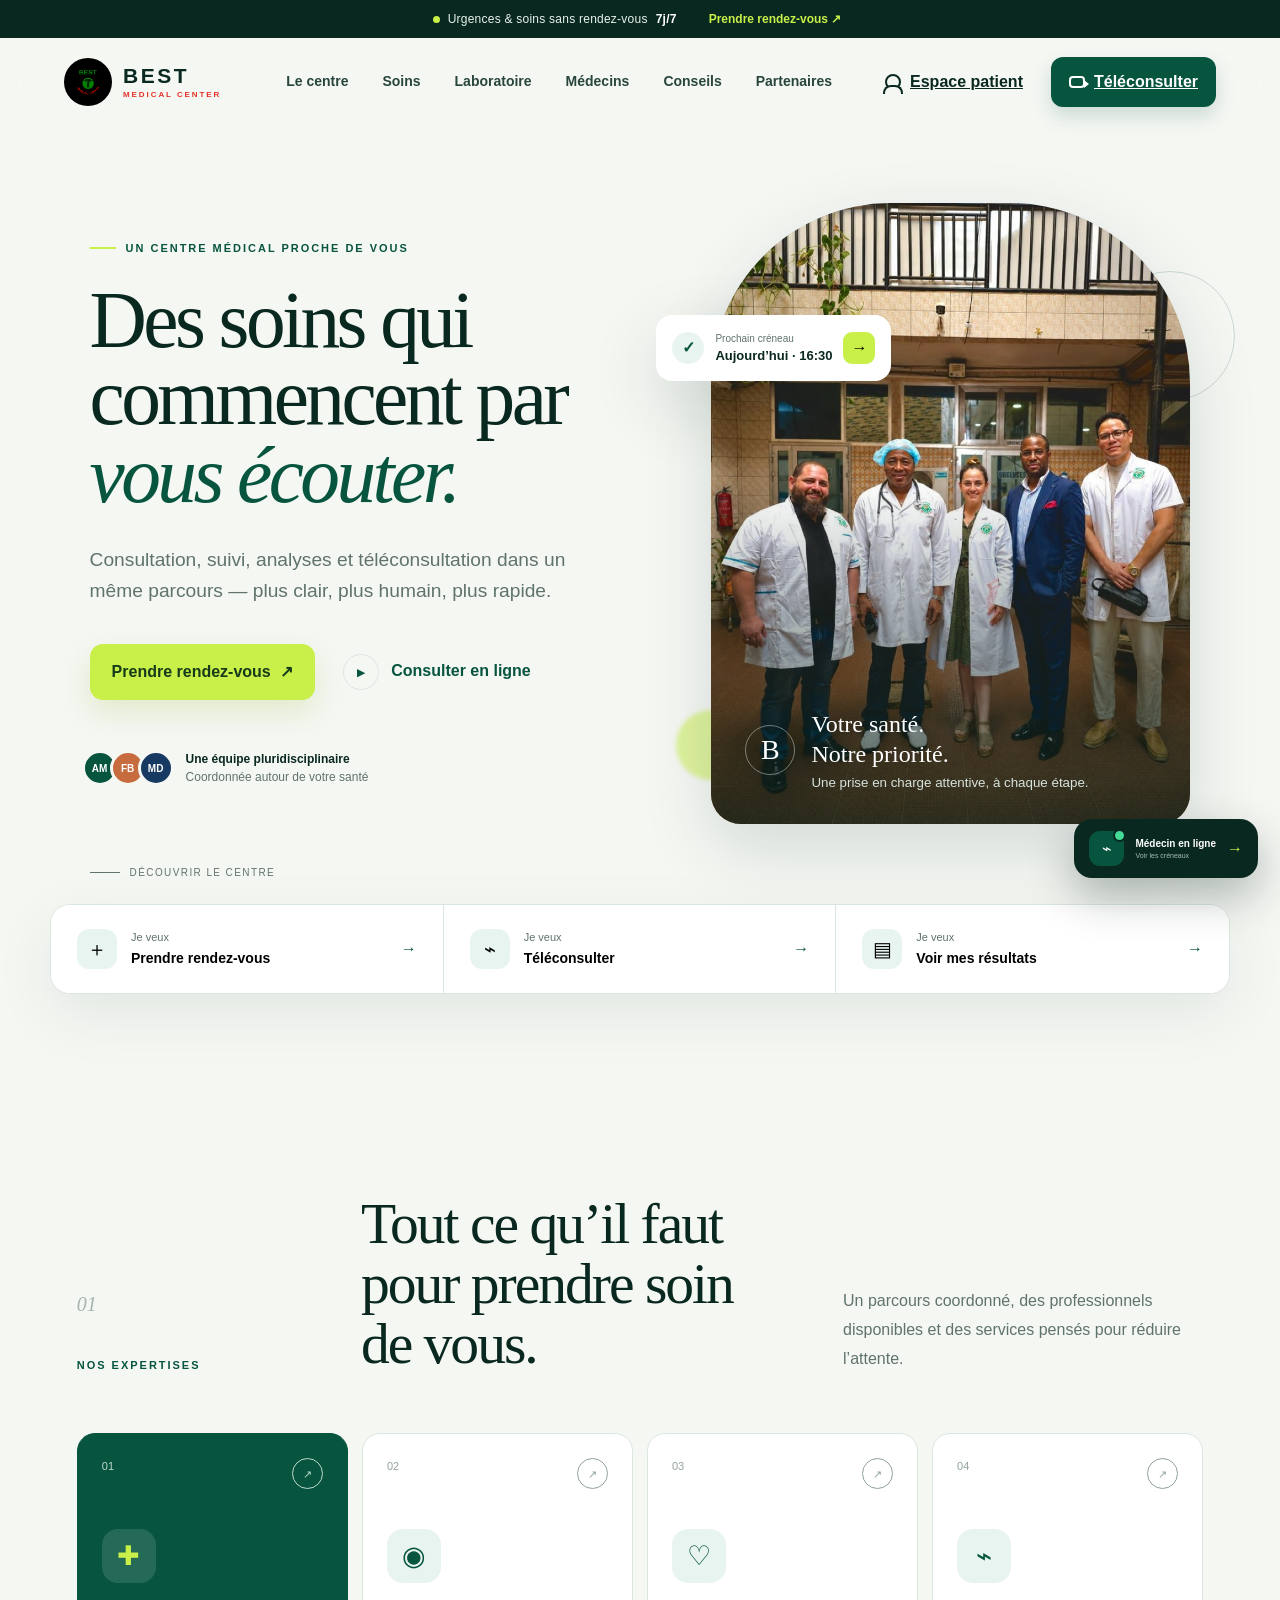
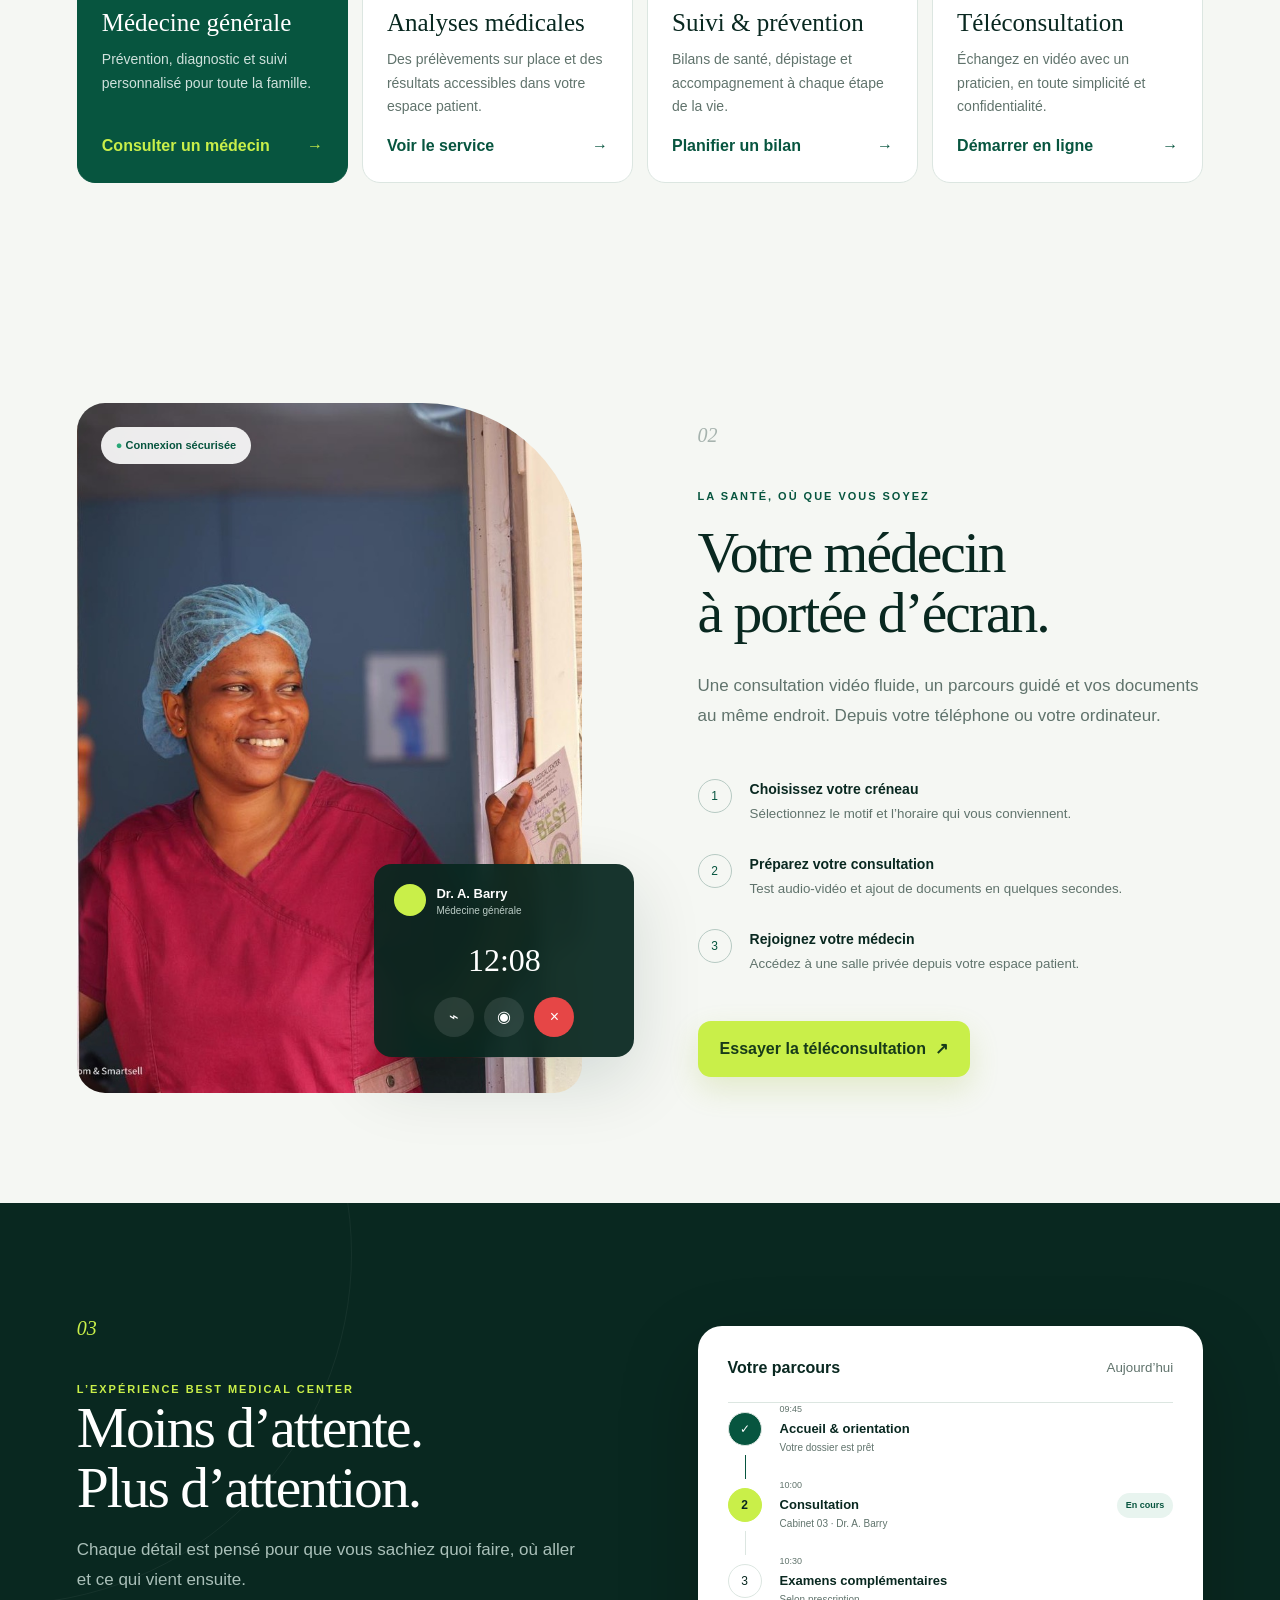
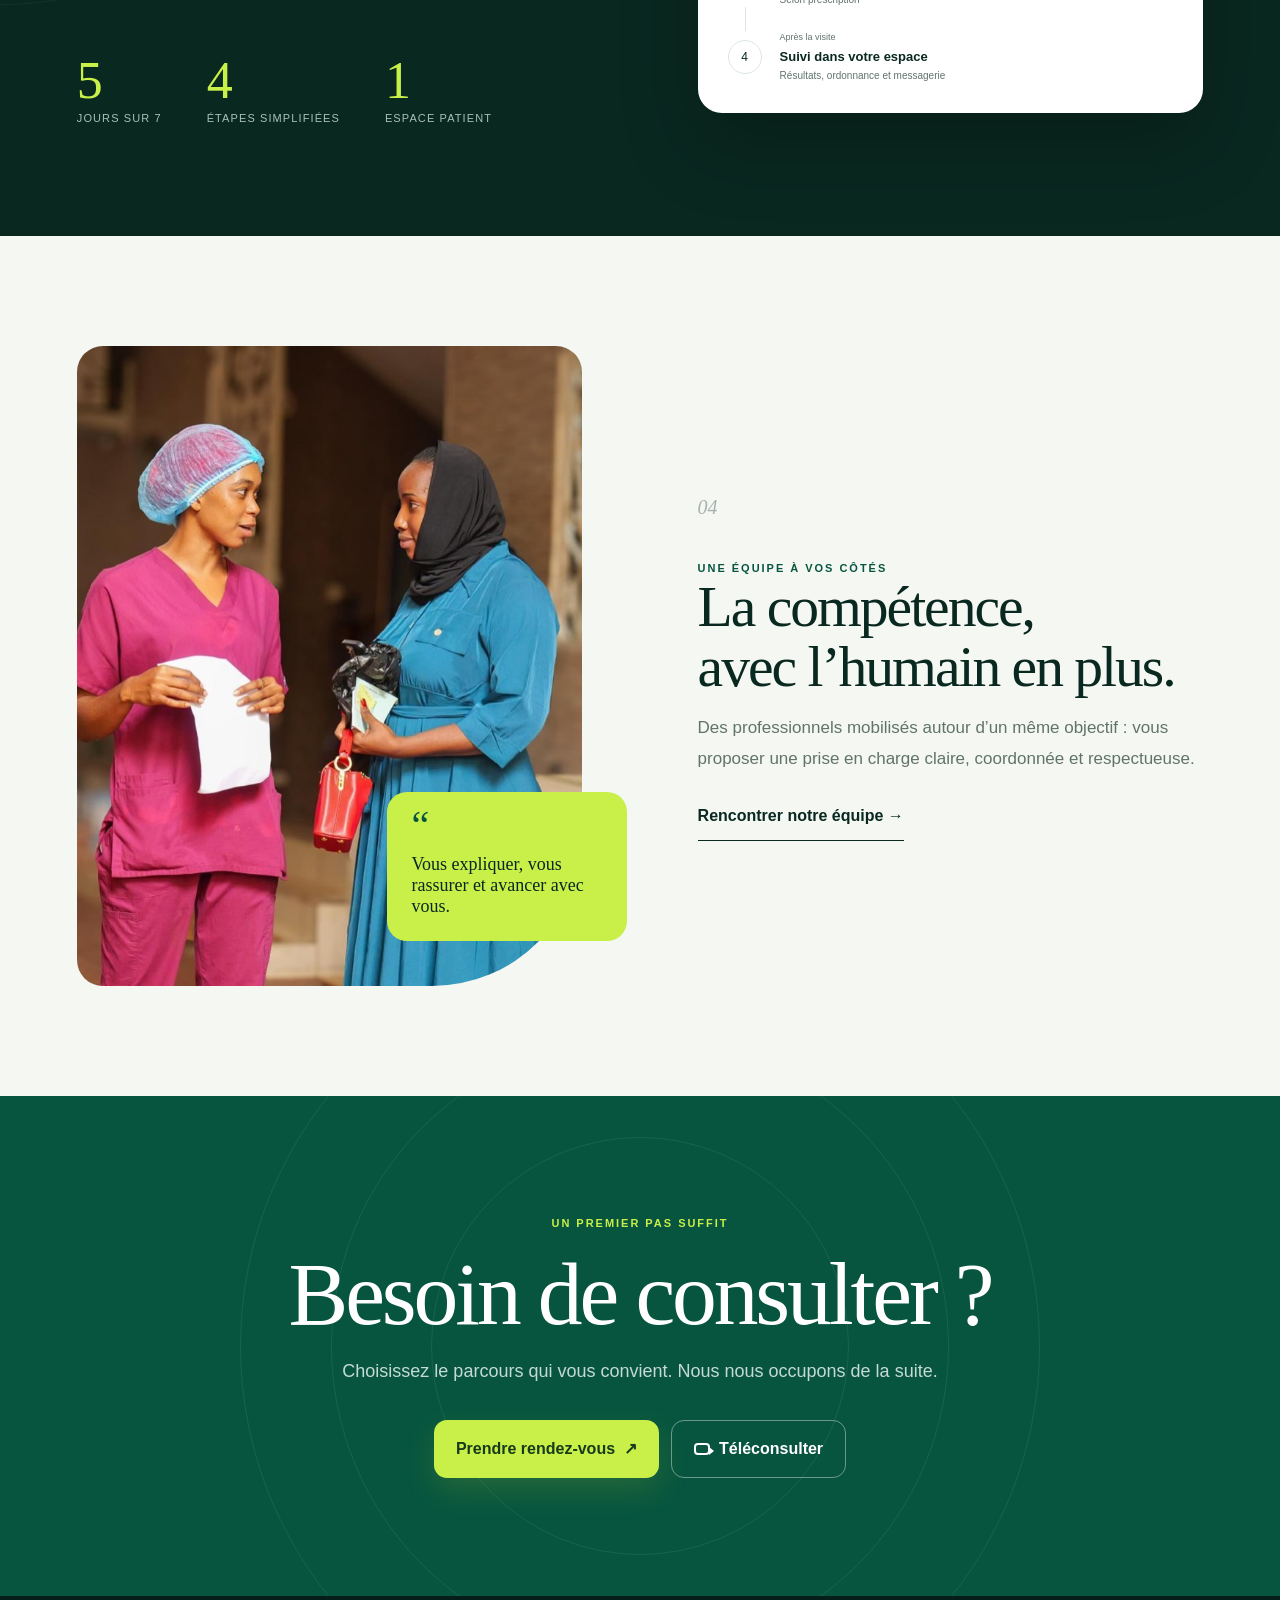
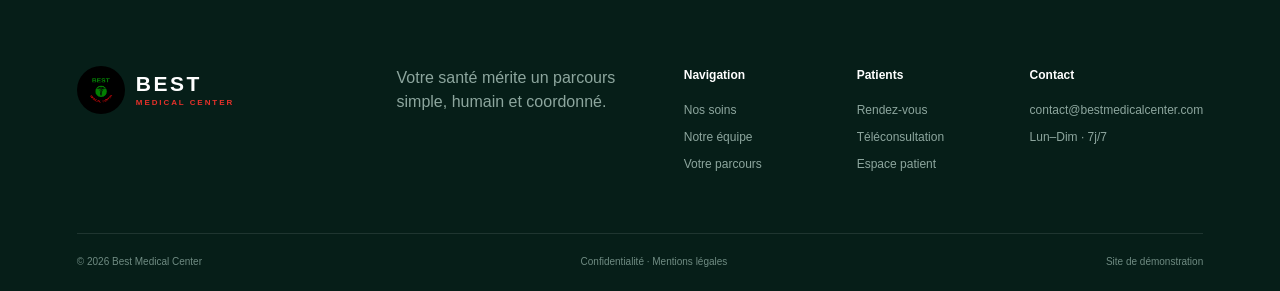
==== commit 70985260: "Add detailed service guides and health advice hub" ====
--- a/index.html
+++ b/index.html
@@ -19,7 +19,7 @@
       <span><strong>BEST</strong><small>MEDICAL CENTER</small></span>
     </a>
     <nav class="desktop-nav" aria-label="Navigation principale">
-      <a href="centre.html">Le centre</a><a href="services.html">Soins</a><a href="laboratoire.html">Laboratoire</a><a href="medecins.html">Médecins</a><a href="partenaires.html">Partenaires</a>
+      <a href="centre.html">Le centre</a><a href="services.html">Soins</a><a href="laboratoire.html">Laboratoire</a><a href="medecins.html">Médecins</a><a href="conseils.html">Conseils</a><a href="partenaires.html">Partenaires</a>
     </nav>
     <div class="header-actions">
       <a class="btn btn-ghost desktop-only" href="patient.html"><span class="icon-user"></span>Espace patient</a>
@@ -27,7 +27,7 @@
       <button class="menu-toggle" aria-label="Ouvrir le menu" aria-expanded="false"><i></i><i></i></button>
     </div>
     <div class="mobile-menu" aria-hidden="true">
-      <a href="centre.html">Le centre</a><a href="services.html">Soins</a><a href="laboratoire.html">Laboratoire</a><a href="medecins.html">Médecins</a><a href="partenaires.html">Partenaires</a>
+      <a href="centre.html">Le centre</a><a href="services.html">Soins</a><a href="laboratoire.html">Laboratoire</a><a href="medecins.html">Médecins</a><a href="conseils.html">Conseils</a><a href="partenaires.html">Partenaires</a>
       <a class="btn btn-ghost" href="patient.html">Espace patient</a>
     </div>
   </header>
--- a/styles.css
+++ b/styles.css
@@ -17,3 +17,5 @@
 @media(max-width:650px){.page-hero{padding:55px 20px}.page-hero h1{font-size:55px}.page-hero-image{height:430px}.image-stat{left:10px}.department-grid,.partner-logo-grid,.team-values{grid-template-columns:1fr}.lab-status{margin:0 15px;grid-template-columns:1fr;gap:15px}.lab-status>div{border-right:0;border-bottom:1px solid rgba(255,255,255,.12);padding-bottom:15px}.lab-row{grid-template-columns:1fr auto}.lab-row>span:nth-child(2),.lab-row>span:nth-child(3),.lab-head{display:none}.directory-head{display:block}.doctor-card{grid-template-columns:1fr}.doctor-portrait{height:210px}.partner-orbit{height:380px}.compact-footer{flex-direction:column;gap:25px}.patient-shell{display:block}.patient-sidebar{position:fixed;bottom:0;top:auto;width:100%;height:68px;z-index:30;padding:7px;background:var(--ink)}.patient-sidebar .dash-brand,.patient-sidebar .dash-help,.patient-sidebar .dash-logout{display:none}.patient-sidebar nav{flex-direction:row;justify-content:space-around}.patient-sidebar nav button{flex-direction:column;gap:0;font-size:16px;padding:6px}.patient-sidebar nav button span{display:block;font-size:7px}.patient-sidebar nav b{display:none}.patient-main{padding-bottom:70px}.patient-header{padding:0 14px}.patient-header>div:first-of-type{display:none}.patient-menu{display:block;border:0;background:none}.patient-content{padding:22px 14px}.dash-title{display:block}.dash-title .btn{margin-top:12px}.prescription-grid{grid-template-columns:1fr}.message-layout{grid-template-columns:1fr}.message-layout>aside{display:none}.paper{padding:22px;min-height:600px}.appointment-timeline>article{grid-template-columns:65px 1fr}.care-mode-grid{grid-template-columns:1fr}.care-mode-grid button{min-height:300px}.tele-header .secure-label,.tele-header>div>a:not(.tele-exit){display:none}.flow-progress{grid-template-columns:80px 1fr 80px}.symptom-grid{grid-template-columns:1fr 1fr}.triage-summary{grid-template-columns:1fr;gap:12px}.triage-summary span{border-right:0}.preflight-page .video-preview{height:370px}.consult-room{min-height:680px}.room-video{min-height:430px}.tele-flow{padding:20px 14px}}
 [hidden]{display:none!important}
 /* centre */.centre-hero{display:grid;grid-template-columns:1fr 1fr;gap:8vw;align-items:center}.centre-mosaic{height:590px;position:relative}.centre-mosaic img:first-child{position:absolute;inset:0 18% 18% 0;width:82%;height:82%;object-fit:cover;border-radius:180px 25px 25px 25px}.centre-mosaic img:nth-child(2){position:absolute;right:0;bottom:0;width:55%;height:48%;object-fit:cover;border:7px solid #f7f9f6;border-radius:20px 20px 100px 20px}.centre-mosaic>div{position:absolute;right:3%;top:5%;width:155px;height:155px;border-radius:50%;background:var(--lime);display:grid;place-content:center;text-align:center;animation:float 4s ease-in-out infinite}.centre-mosaic strong,.centre-mosaic span{display:block}.centre-mosaic strong{font:19px Georgia}.centre-mosaic span{font-size:9px}.centre-manifesto{background:var(--green);color:#fff;text-align:center;padding:100px 20px}.centre-manifesto p{font:italic clamp(35px,5vw,70px)/1.2 Georgia;margin:0}.centre-manifesto span{display:block;color:var(--lime);font-size:10px;text-transform:uppercase;letter-spacing:.18em;margin-top:25px}.centre-tour{max-width:1480px;margin:auto}.tour-grid{display:grid;grid-template-columns:repeat(3,1fr);gap:15px}.tour-grid article{background:#fff;border:1px solid var(--line);padding:14px;border-radius:18px}.tour-grid img{height:250px;width:100%;object-fit:cover;border-radius:12px}.tour-grid b{position:absolute;margin:15px;background:var(--lime);width:34px;height:34px;border-radius:50%;display:grid;place-items:center;font-size:10px}.tour-grid h3{font:25px Georgia;margin:20px 10px 8px}.tour-grid p{font-size:11px;color:var(--muted);margin:0 10px 15px}.centre-quality{background:var(--ink);color:#fff;display:grid;grid-template-columns:1fr 1fr;gap:8vw;align-items:center}.centre-quality>div:first-child{max-width:580px;margin-left:auto}.centre-quality h2,.admission-grid h2{font:500 clamp(40px,4.5vw,68px)/1.05 Georgia;margin:15px 0}.centre-quality>div:first-child>p:not(.kicker){color:#aac0b9}.quality-image{height:530px;position:relative}.quality-image img{width:100%;height:100%;object-fit:cover;border-radius:25px 120px 25px 25px}.quality-image span{position:absolute;bottom:20px;left:20px;background:#fff;color:var(--ink);padding:14px;border-radius:11px}.quality-image b,.quality-image small{display:block}.quality-image small{font-size:9px;color:var(--muted)}.admission-grid{display:grid;grid-template-columns:1.2fr repeat(3,1fr);gap:20px;align-items:start}.admission-grid article{border-top:1px solid #b8c8c2;padding-top:15px}.admission-grid article>span{color:var(--green);font:italic 16px Georgia}.admission-grid article strong{display:block;margin:20px 0 5px}.admission-grid article p{font-size:10px;color:var(--muted)}.admission-grid>a{grid-column:2/5;justify-self:start}@media(max-width:900px){.centre-hero,.centre-quality{grid-template-columns:1fr}.admission-grid{grid-template-columns:1fr 1fr}.admission-grid>a{grid-column:auto}.tour-grid{grid-template-columns:1fr 1fr}}@media(max-width:650px){.centre-mosaic{height:450px}.tour-grid,.admission-grid{grid-template-columns:1fr}.centre-manifesto{padding:70px 20px}}
+/* appointment calendar & persistent telehealth signal */
+.mode-icon{position:relative}.mode-icon>i{position:absolute;right:-2px;top:-2px;width:13px;height:13px;border-radius:50%;background:#38d68f;border:3px solid #123a30;box-shadow:0 0 0 0 rgba(56,214,143,.55);animation:pulse 2s infinite}.scheduled-flow{max-width:1200px;margin:30px auto;display:grid;grid-template-columns:1fr 330px;gap:18px;background:none;padding:0;text-align:left}.booking-calendar,.booking-recap{background:#fff;border:1px solid var(--line);border-radius:20px;padding:28px}.calendar-head{display:flex;align-items:end;justify-content:space-between}.calendar-head h2{margin:7px 0}.calendar-head>div:last-child{display:flex;align-items:center;gap:10px}.calendar-head button{width:34px;height:34px;border:1px solid var(--line);background:#fff;border-radius:50%}.calendar-head strong{font-size:11px;min-width:115px;text-align:center}.calendar-days{display:grid;grid-template-columns:repeat(7,1fr);gap:7px;margin:28px 0 12px}.calendar-day{border:1px solid var(--line);background:#fff;border-radius:12px;min-height:94px;padding:10px 5px;display:flex;flex-direction:column;align-items:center;justify-content:center;position:relative}.calendar-day small,.calendar-day strong,.calendar-day span{display:block}.calendar-day small{font-size:8px;text-transform:uppercase;color:var(--muted)}.calendar-day strong{font:24px Georgia;margin:4px 0}.calendar-day span{font-size:7px;color:var(--green)}.calendar-day.available:after,.calendar-day.limited:after{content:'';position:absolute;bottom:8px;width:5px;height:5px;border-radius:50%;background:#36b77e}.calendar-day.limited:after{background:#e8a728}.calendar-day.unavailable{opacity:.38;cursor:not-allowed;background:#f4f6f5}.calendar-day.selected{background:var(--green);color:#fff;border-color:var(--green);box-shadow:0 12px 24px rgba(7,85,63,.2)}.calendar-day.selected small,.calendar-day.selected span{color:#c8ded7}.calendar-legend{display:flex;gap:16px;color:var(--muted);font-size:8px}.calendar-legend span{display:flex;align-items:center;gap:5px}.calendar-legend i{width:6px;height:6px;border-radius:50%;background:#36b77e}.calendar-legend span:nth-child(2) i{background:#e8a728}.calendar-legend span:nth-child(3) i{background:#bfc9c5}.slot-section{border-top:1px solid var(--line);margin-top:22px;padding-top:20px}.slot-section>div:first-child{display:flex;justify-content:space-between}.slot-section small{color:var(--muted)}.available-slots{display:grid;grid-template-columns:repeat(4,1fr);gap:8px;margin-top:13px}.available-slots button{border:1px solid var(--line);background:#fff;color:var(--green);font-weight:800;padding:11px;border-radius:9px}.available-slots button:hover,.available-slots button.selected{background:var(--mint);border-color:var(--green)}.available-slots p{grid-column:1/-1;color:var(--muted);font-size:10px}.booking-recap{height:max-content;position:sticky;top:25px}.booking-recap .scheduled-doctor{margin:22px 0}.recap-line{display:flex;justify-content:space-between;border-top:1px solid var(--line);padding:13px 0;font-size:10px}.recap-line span{color:var(--muted)}.booking-recap>small{display:block;text-align:center;color:var(--muted);font-size:8px;margin-top:10px}.booking-confirmed{max-width:800px;margin:40px auto;text-align:center}.booking-confirmed>h2{font:500 45px Georgia;margin:12px 0}.booking-confirmed>p:not(.kicker){color:var(--muted)}.confirmation-burst{width:96px;height:96px;border-radius:50%;background:rgba(201,239,73,.25);display:grid;place-items:center;margin:0 auto 20px;animation:successPop .6s var(--ease)}.confirmation-burst span{width:66px;height:66px;border-radius:50%;background:var(--lime);display:grid;place-items:center;font-size:27px;color:var(--green)}@keyframes successPop{from{transform:scale(.5);opacity:0}}.appointment-ticket{background:#fff;border:1px solid var(--line);border-radius:17px;padding:20px;display:grid;grid-template-columns:1.5fr 1fr 1fr;gap:15px;align-items:center;text-align:left;margin:28px 0;position:relative;overflow:hidden}.appointment-ticket:before,.appointment-ticket:after{content:'';position:absolute;width:20px;height:20px;border-radius:50%;background:#f2f6f4;right:31%;top:-10px}.appointment-ticket:after{top:auto;bottom:-10px}.appointment-ticket>div:first-child{display:flex;gap:10px;align-items:center}.appointment-ticket>div:first-child>span{width:42px;height:42px;border-radius:12px;background:var(--mint);display:grid;place-items:center;color:var(--green)}.appointment-ticket small,.appointment-ticket strong{display:block}.appointment-ticket small{font-size:8px;color:var(--muted)}.countdown-card{background:var(--ink);color:#fff;border-radius:13px;padding:16px;display:flex;justify-content:space-between}.countdown-card span{font-size:10px;color:#a9bdb6}.countdown-card strong{color:var(--lime)}.confirmation-actions{display:flex;justify-content:center;gap:10px;margin-top:24px}.tele-signal{position:fixed;right:22px;bottom:22px;z-index:70;background:var(--ink);color:#fff!important;text-decoration:none!important;border-radius:18px;padding:12px 15px;display:flex;align-items:center;gap:11px;box-shadow:0 18px 45px rgba(3,31,23,.3);transition:.25s}.tele-signal:hover{transform:translateY(-4px)}.tele-signal>i{width:35px;height:35px;border-radius:11px;background:var(--green);display:grid;place-items:center;font-style:normal;position:relative}.tele-signal>i:after{content:'';position:absolute;right:-2px;top:-2px;width:9px;height:9px;border-radius:50%;background:#43da95;border:2px solid var(--ink);animation:pulse 2s infinite}.tele-signal strong,.tele-signal small{display:block}.tele-signal strong{font-size:10px}.tele-signal small{font-size:7px;color:#a8bdb6}.tele-signal>b{color:var(--lime)}@media(max-width:780px){.scheduled-flow{grid-template-columns:1fr}.booking-recap{position:static}.calendar-days{grid-template-columns:repeat(4,1fr)}.available-slots{grid-template-columns:repeat(3,1fr)}.confirmation-actions{flex-direction:column}.appointment-ticket{grid-template-columns:1fr 1fr}.appointment-ticket>div:first-child{grid-column:1/-1}.tele-signal{right:12px;bottom:82px}.tele-signal>span{display:none}}
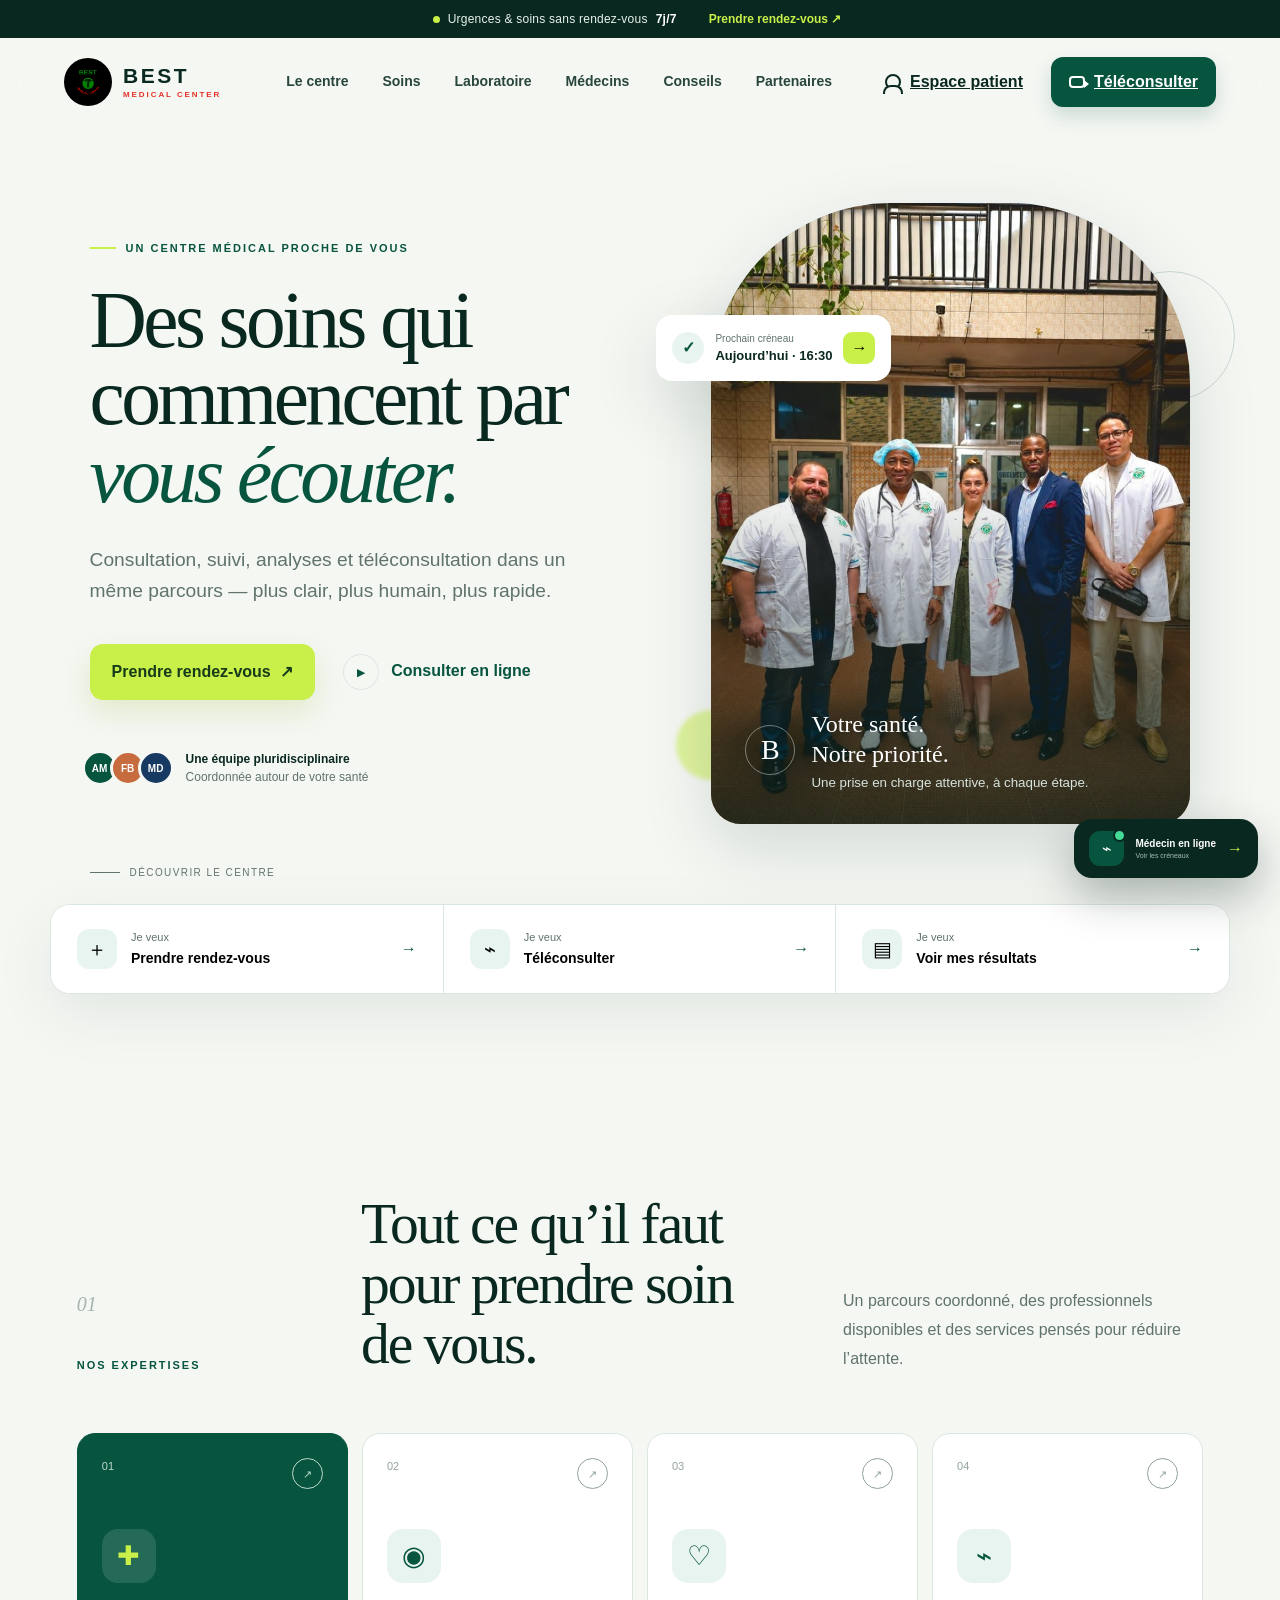
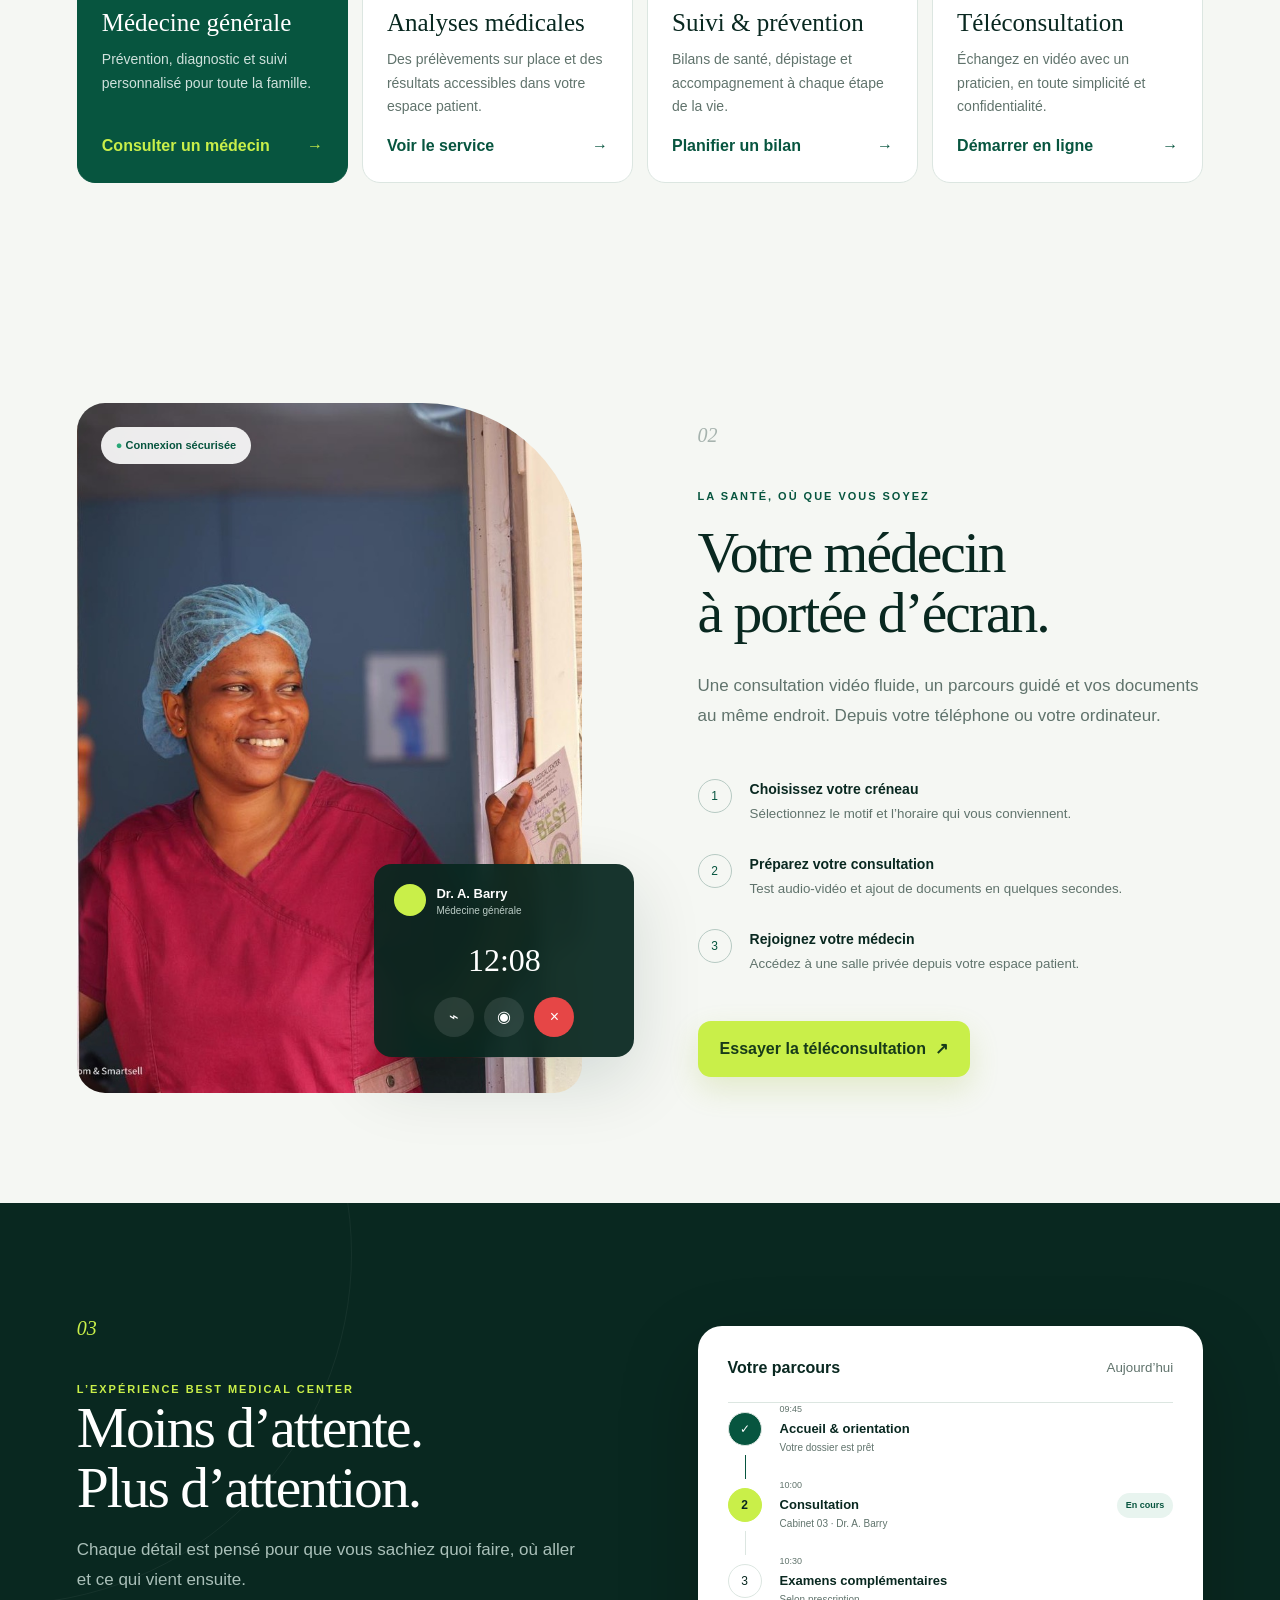
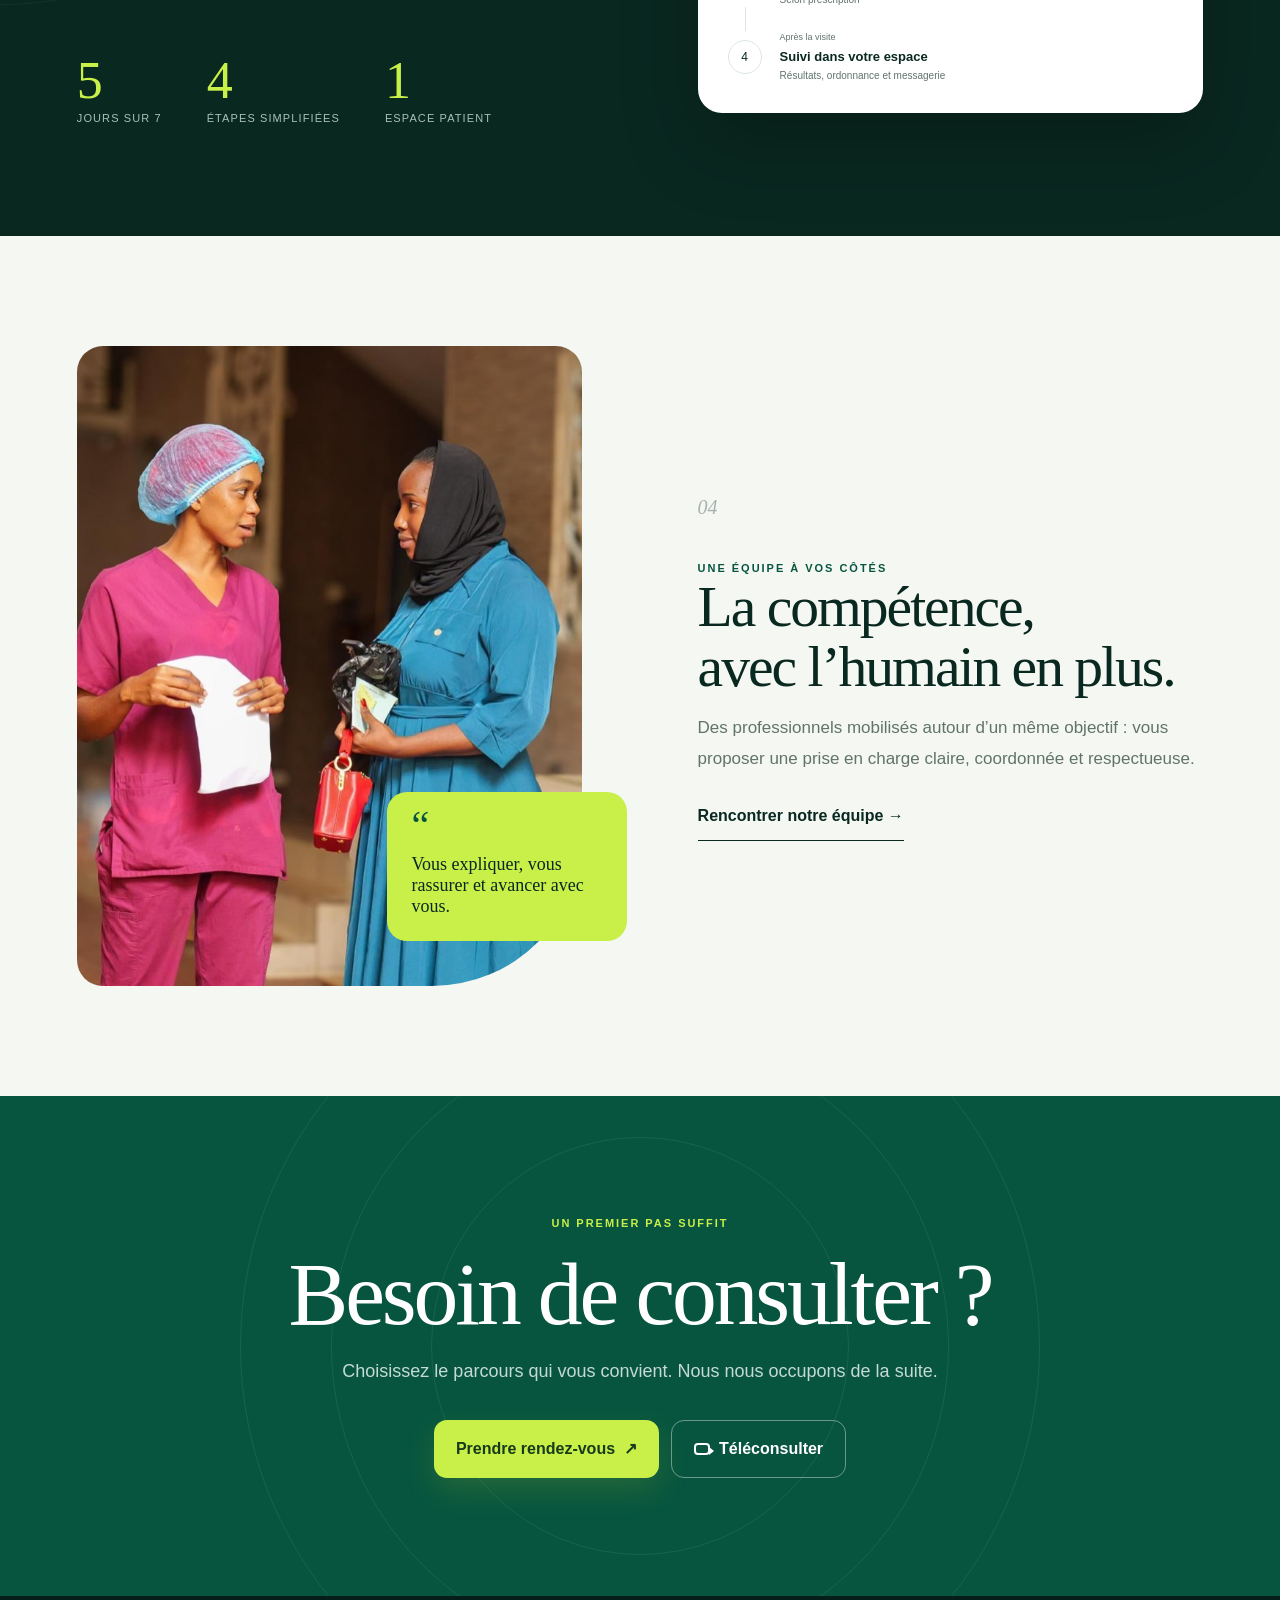
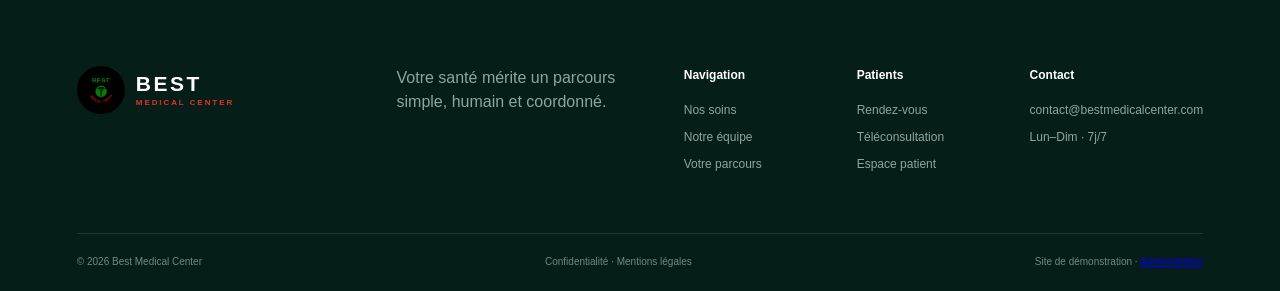
==== commit 87b337a6: "Add functional teleconsultation admin dashboard Adds teleconsultation supervision, SMS and reminders" ====
--- a/index.html
+++ b/index.html
@@ -138,7 +138,7 @@
 
   <footer>
     <div class="footer-main"><a class="brand footer-brand" href="#accueil"><span class="brand-logo"><img src="logo.png" alt="" width="56" height="56"></span><span><strong>BEST</strong><small>MEDICAL CENTER</small></span></a><p>Votre santé mérite un parcours simple, humain et coordonné.</p><div class="footer-links"><div><strong>Navigation</strong><a href="#expertises">Nos soins</a><a href="#equipe">Notre équipe</a><a href="#parcours">Votre parcours</a></div><div><strong>Patients</strong><button data-action="appointment">Rendez-vous</button><button data-action="teleconsult">Téléconsultation</button><button data-action="dashboard">Espace patient</button></div><div><strong>Contact</strong><a href="mailto:contact@bestmedicalcenter.com">contact@bestmedicalcenter.com</a><span>Lun–Dim · 7j/7</span></div></div></div>
-    <div class="footer-bottom"><span>© 2026 Best Medical Center</span><span>Confidentialité · Mentions légales</span><span>Site de démonstration</span></div>
+    <div class="footer-bottom"><span>© 2026 Best Medical Center</span><span>Confidentialité · Mentions légales</span><span>Site de démonstration · <a href="admin.html">Administration</a></span></div>
   </footer>
 
   <div class="modal" id="appointmentModal" role="dialog" aria-modal="true" aria-labelledby="appointmentTitle" hidden>
